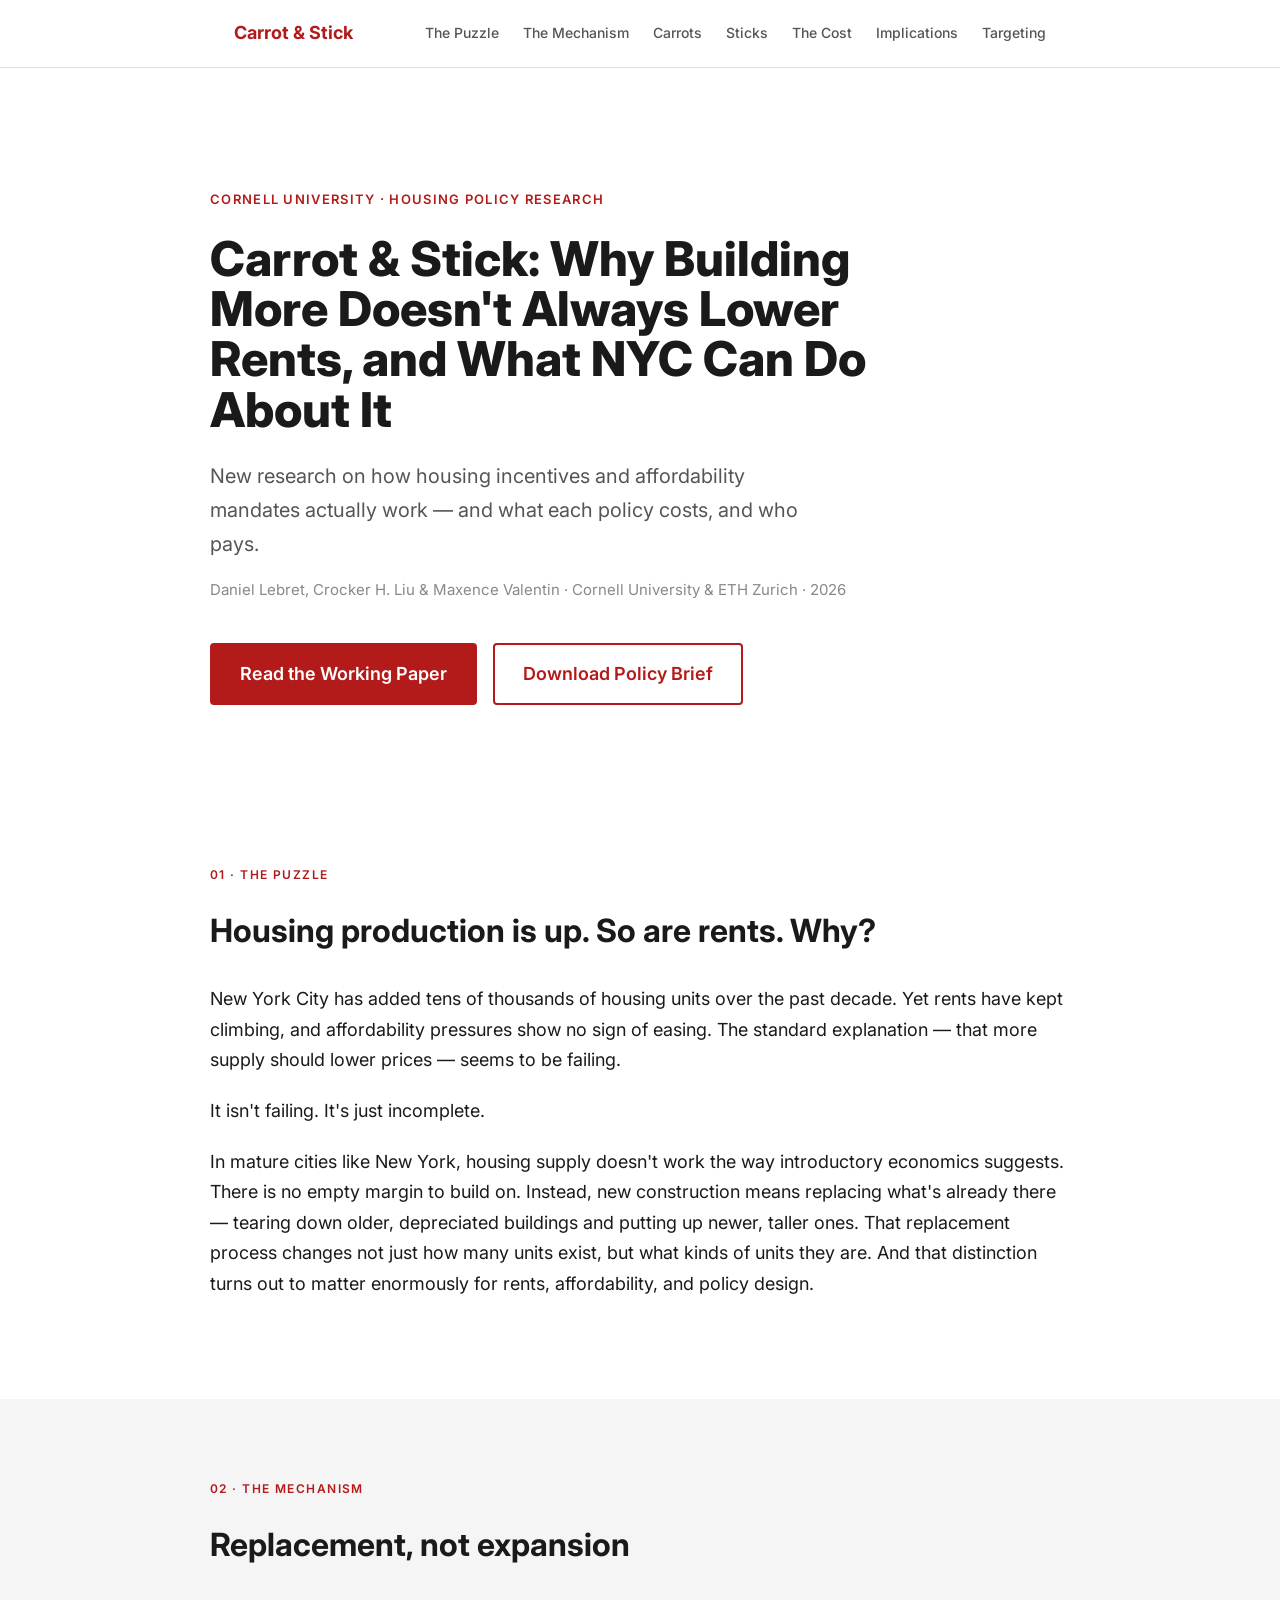
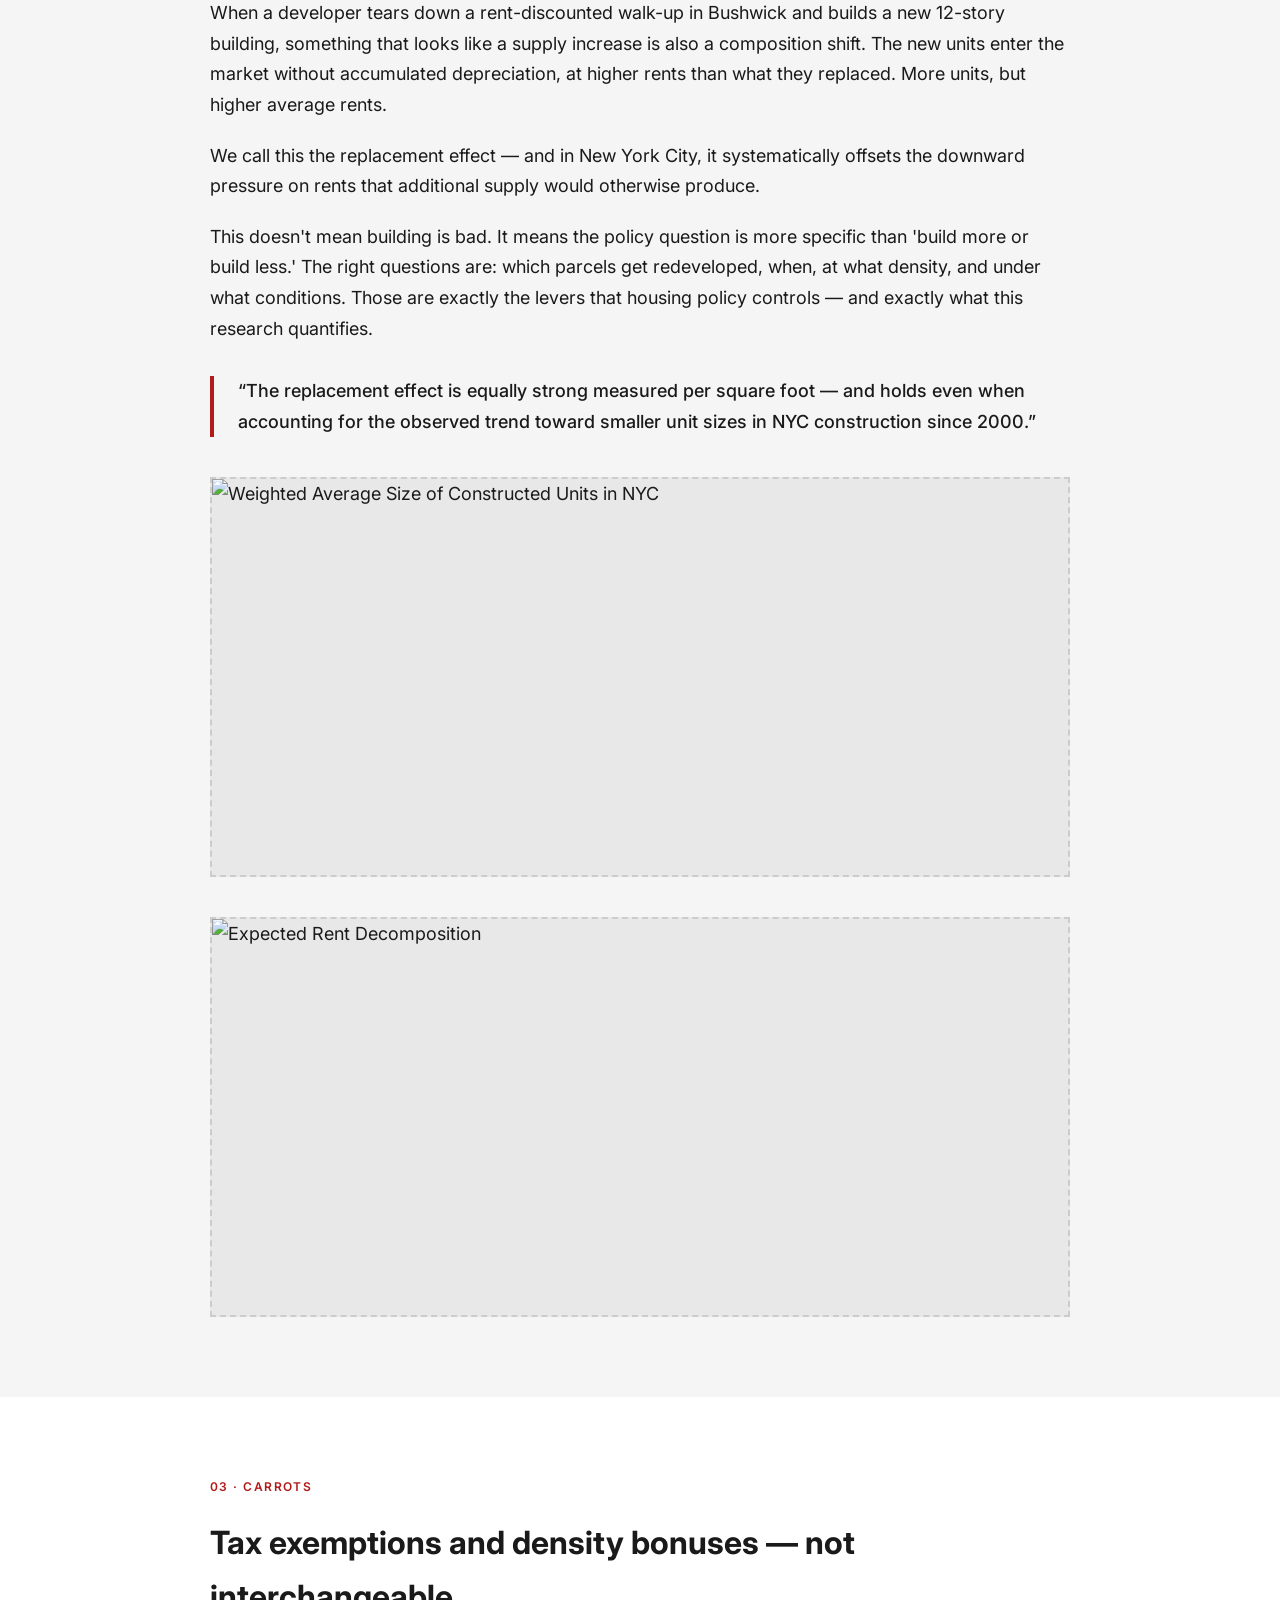
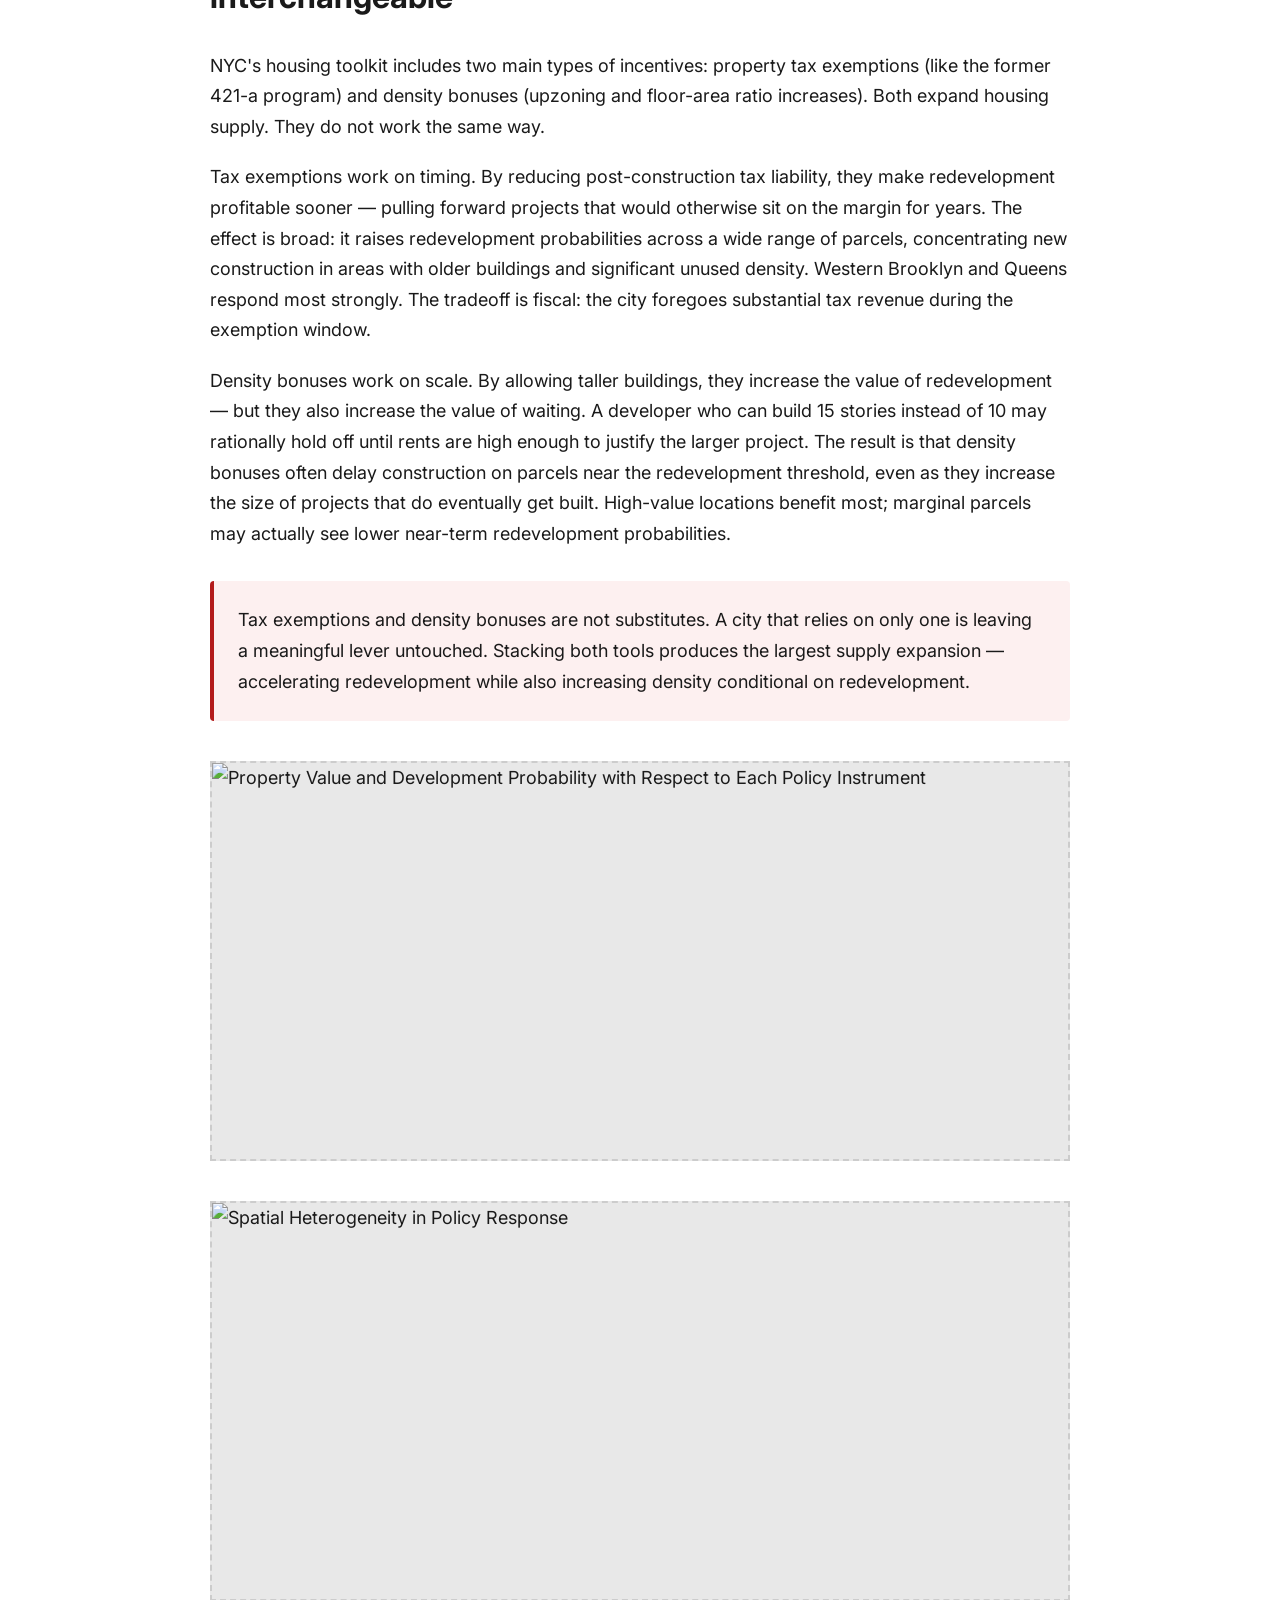
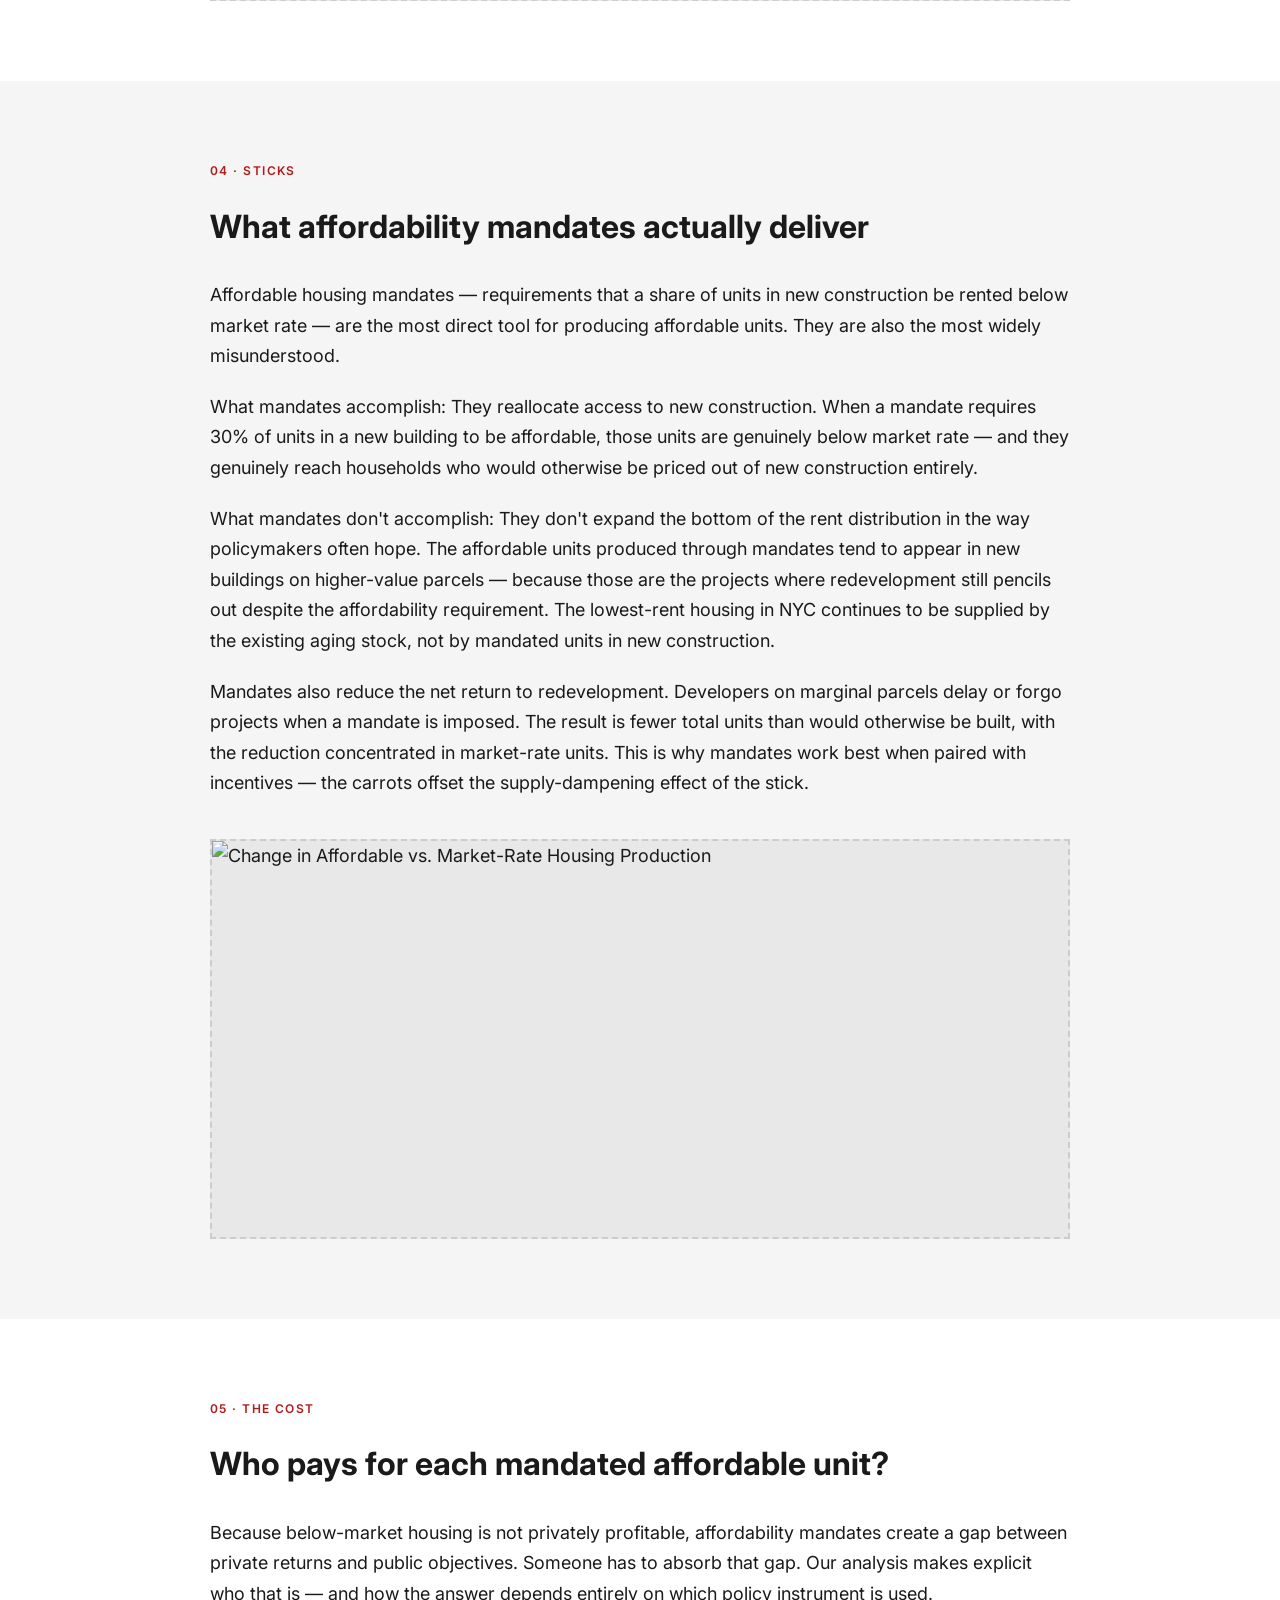
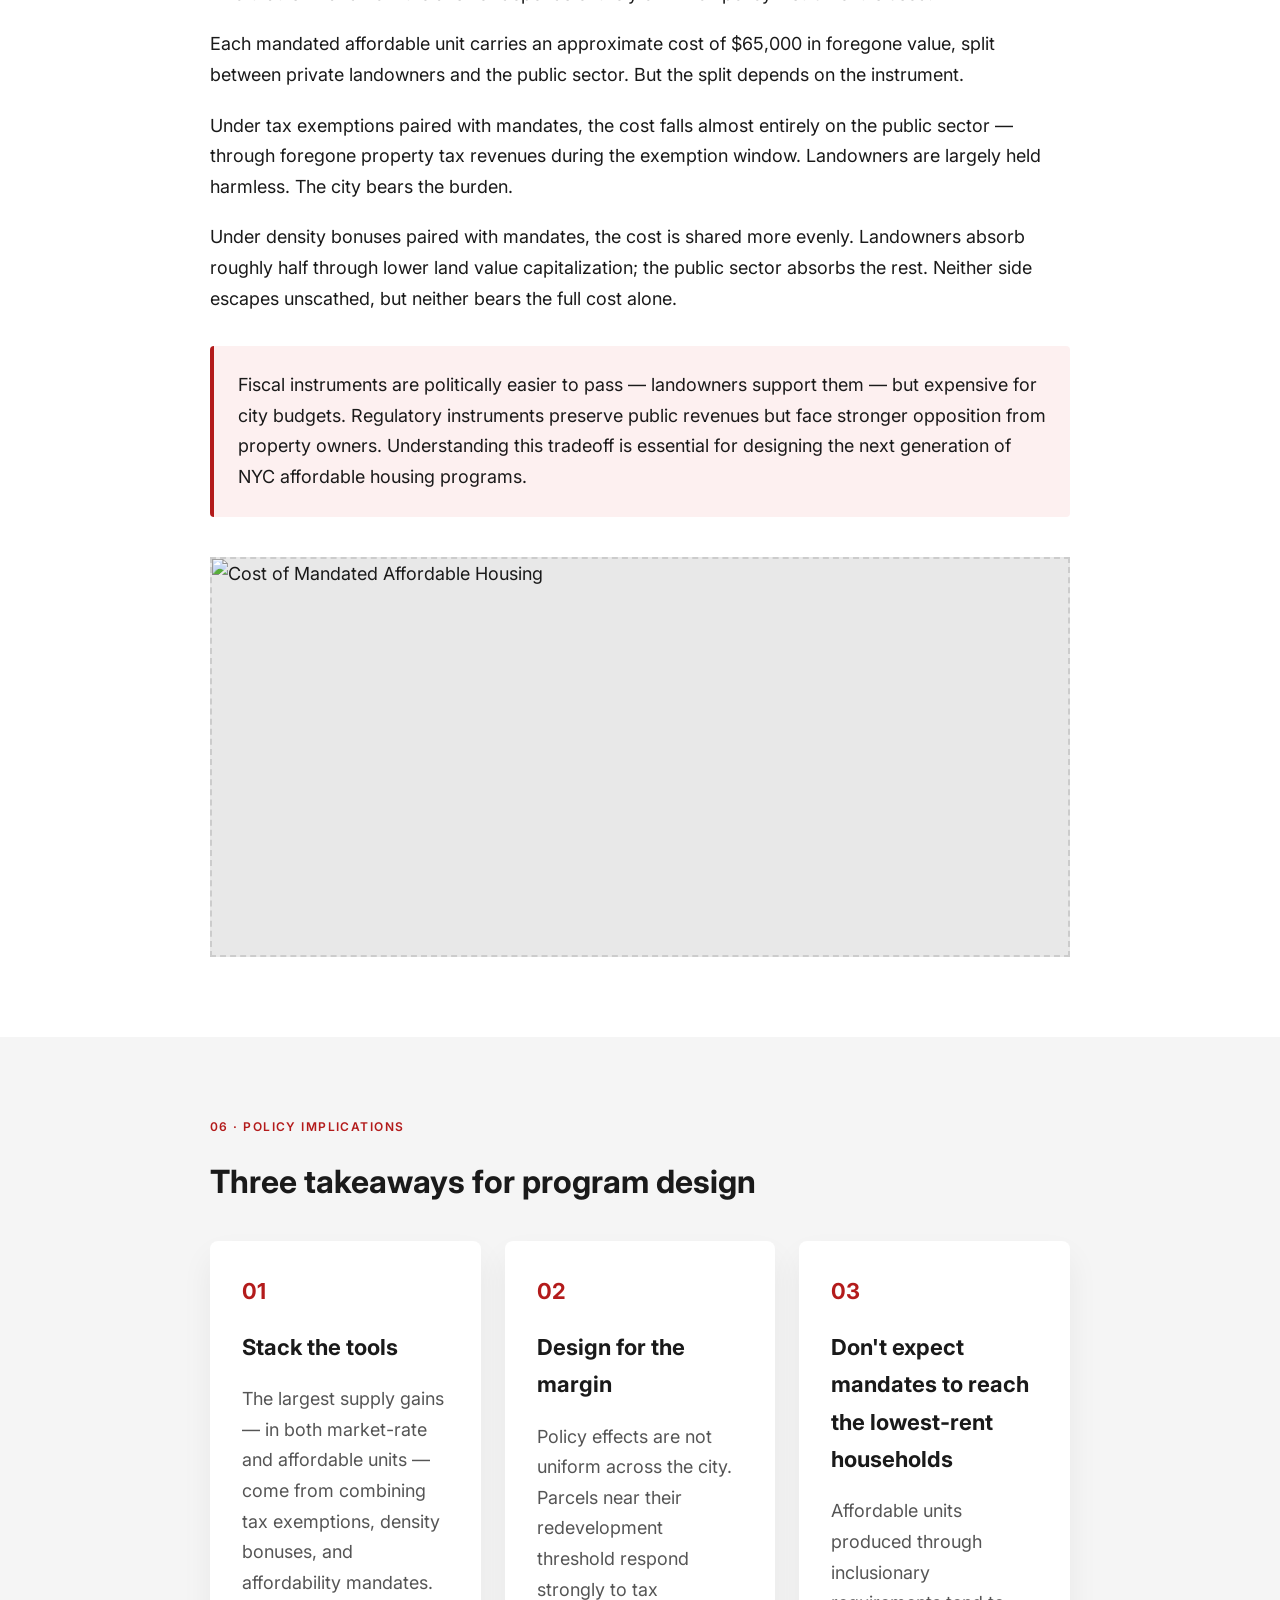
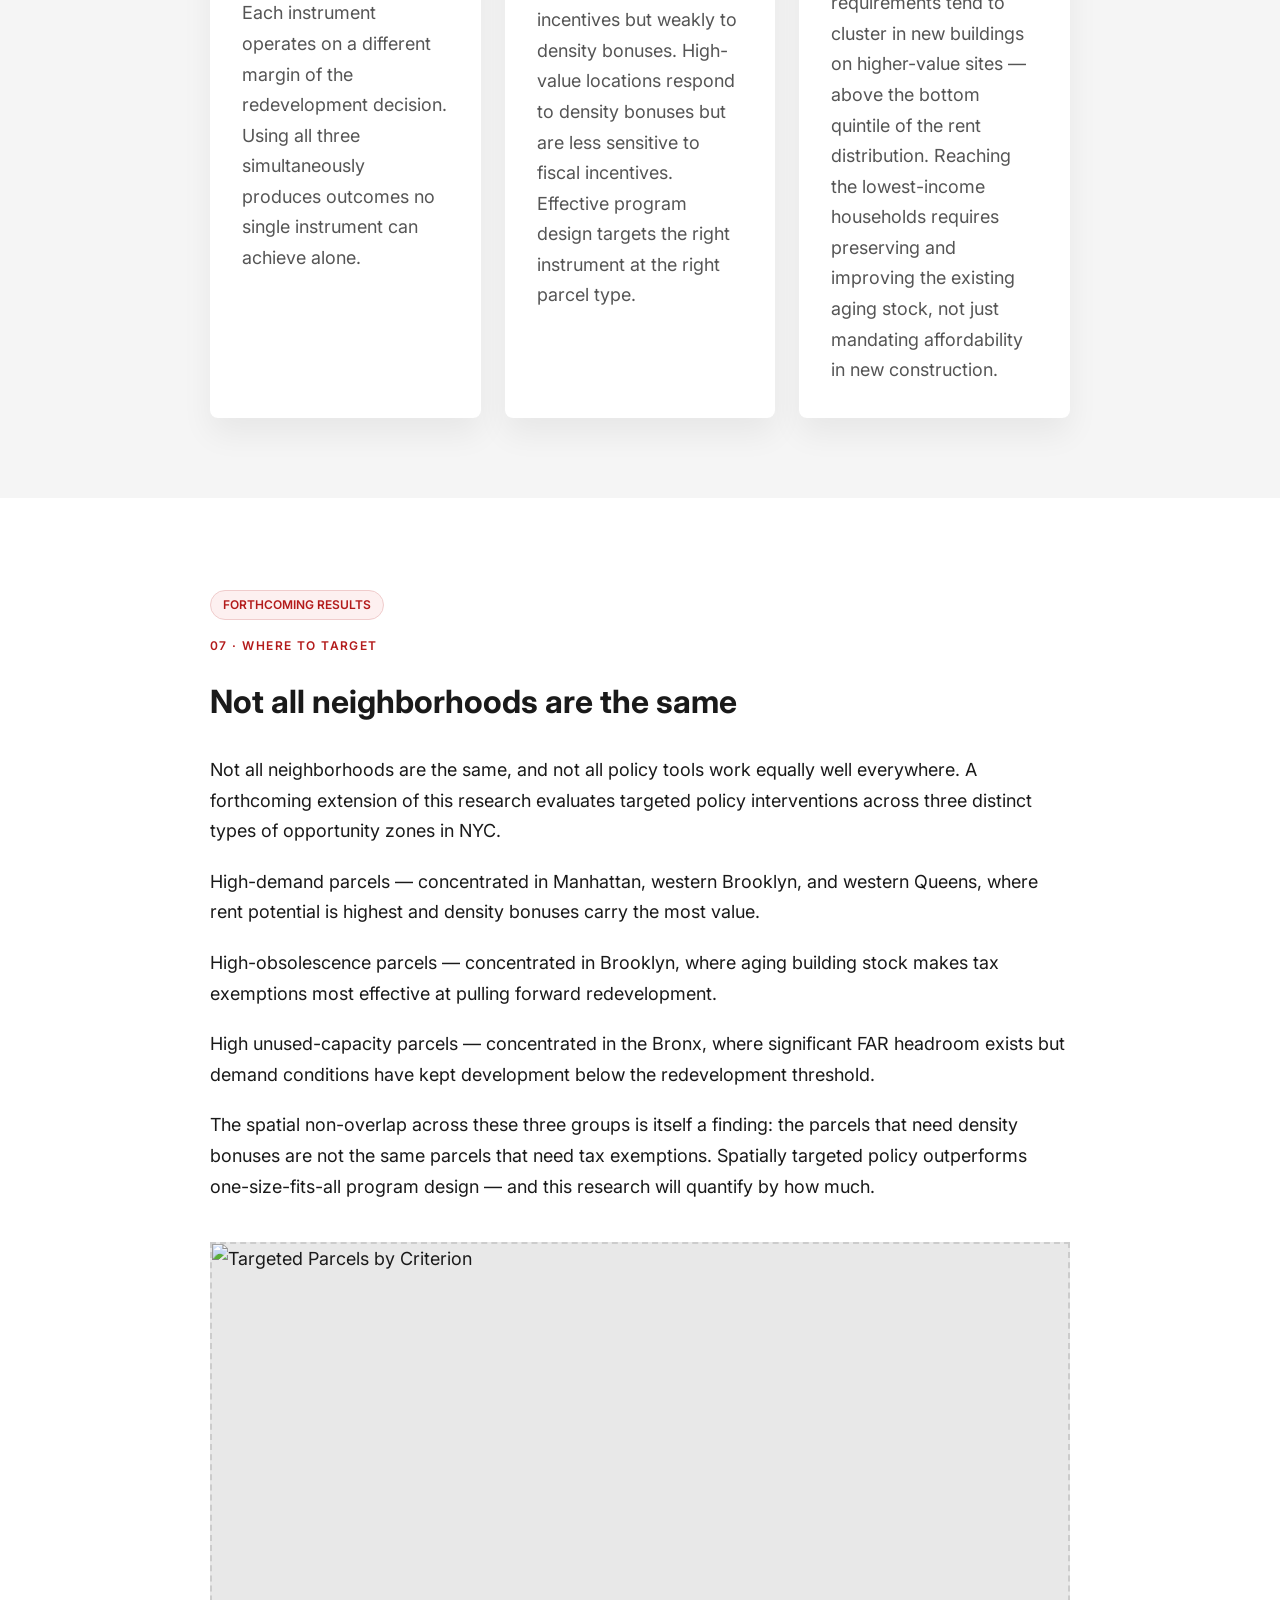
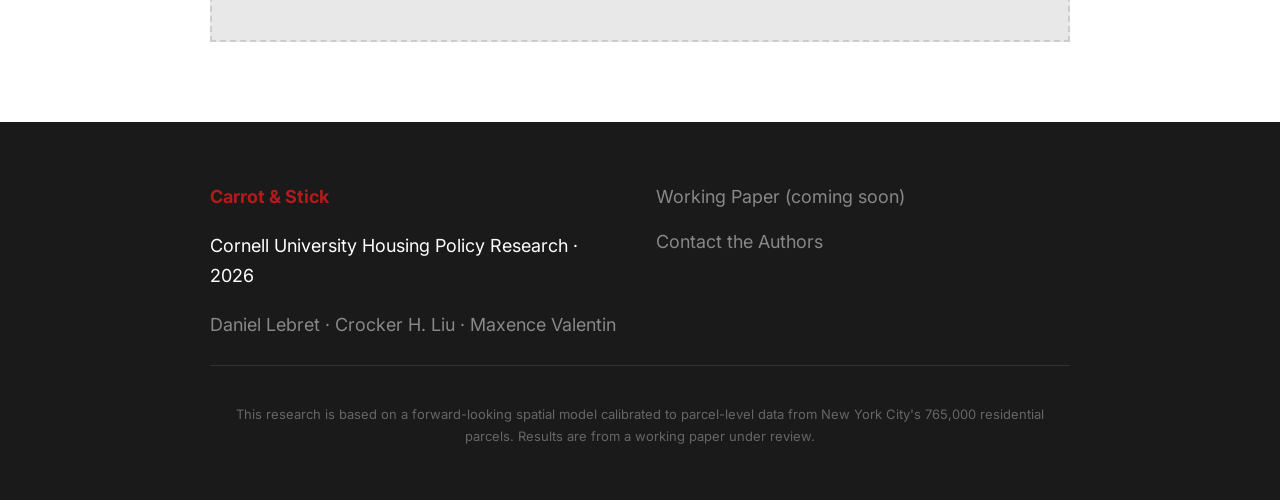
==== project/index.html @ 32848761 "initial site build" ====
<!DOCTYPE html>
<html lang="en">
<head>
  <meta charset="UTF-8" />
  <meta name="viewport" content="width=device-width, initial-scale=1.0" />
  <title>Carrot & Stick</title>
  <link rel="preconnect" href="https://fonts.googleapis.com" />
  <link rel="preconnect" href="https://fonts.gstatic.com" crossorigin />
  <link href="https://fonts.googleapis.com/css2?family=Inter:wght@400;500;600;700;800&display=swap" rel="stylesheet" />
  <link rel="stylesheet" href="styles.css" />
</head>
<body>
  <header class="site-header">
    <div class="nav-container">
      <a class="brand" href="#top">Carrot & Stick</a>
      <button class="nav-toggle" aria-label="Toggle navigation">
        <span></span>
        <span></span>
        <span></span>
      </button>
      <nav class="nav-links" aria-label="Primary">
        <a href="#puzzle">The Puzzle</a>
        <a href="#mechanism">The Mechanism</a>
        <a href="#carrots">Carrots</a>
        <a href="#sticks">Sticks</a>
        <a href="#cost">The Cost</a>
        <a href="#implications">Implications</a>
        <a href="#targeting">Targeting</a>
      </nav>
    </div>
  </header>

  <main>
    <section id="top" class="hero-section">
      <div class="section-inner">
        <p class="eyebrow">CORNELL UNIVERSITY · HOUSING POLICY RESEARCH</p>
        <h1>Carrot & Stick: Why Building More Doesn't Always Lower Rents, and What NYC Can Do About It</h1>
        <p class="hero-copy">New research on how housing incentives and affordability mandates actually work — and what each policy costs, and who pays.</p>
        <p class="hero-meta">Daniel Lebret, Crocker H. Liu & Maxence Valentin · Cornell University & ETH Zurich · 2026</p>
        <div class="hero-actions">
          <a class="button button-primary" href="#">Read the Working Paper</a>
          <a class="button button-secondary" href="#">Download Policy Brief</a>
        </div>
      </div>
    </section>

    <section id="puzzle" class="content-section">
      <div class="section-inner">
        <p class="section-label">01 · THE PUZZLE</p>
        <h2>Housing production is up. So are rents. Why?</h2>
        <div class="section-copy">
          <p>New York City has added tens of thousands of housing units over the past decade. Yet rents have kept climbing, and affordability pressures show no sign of easing. The standard explanation — that more supply should lower prices — seems to be failing.</p>
          <p>It isn't failing. It's just incomplete.</p>
          <p>In mature cities like New York, housing supply doesn't work the way introductory economics suggests. There is no empty margin to build on. Instead, new construction means replacing what's already there — tearing down older, depreciated buildings and putting up newer, taller ones. That replacement process changes not just how many units exist, but what kinds of units they are. And that distinction turns out to matter enormously for rents, affordability, and policy design.</p>
        </div>
      </div>
    </section>

    <section id="mechanism" class="content-section section-alt">
      <div class="section-inner">
        <p class="section-label">02 · THE MECHANISM</p>
        <h2>Replacement, not expansion</h2>
        <div class="section-copy">
          <p>When a developer tears down a rent-discounted walk-up in Bushwick and builds a new 12-story building, something that looks like a supply increase is also a composition shift. The new units enter the market without accumulated depreciation, at higher rents than what they replaced. More units, but higher average rents.</p>
          <p>We call this the replacement effect — and in New York City, it systematically offsets the downward pressure on rents that additional supply would otherwise produce.</p>
          <p>This doesn't mean building is bad. It means the policy question is more specific than 'build more or build less.' The right questions are: which parcels get redeveloped, when, at what density, and under what conditions. Those are exactly the levers that housing policy controls — and exactly what this research quantifies.</p>
        </div>
        <aside class="quote-block">
          <p>“The replacement effect is equally strong measured per square foot — and holds even when accounting for the observed trend toward smaller unit sizes in NYC construction since 2000.”</p>
        </aside>
        <div class="figure-block">
          <img src="assets/figures/figure-6-unit-size-trend.png" alt="Weighted Average Size of Constructed Units in NYC" onerror="showFigurePlaceholder(this)" />
          <div class="figure-placeholder"><span>Figure G1 · Weighted Average Size of Constructed Units in NYC (Rolling Average, PLUTO Data)</span></div>
        </div>
        <div class="figure-block">
          <img src="assets/figures/figure-3-rent-decomposition.png" alt="Expected Rent Decomposition" onerror="showFigurePlaceholder(this)" />
          <div class="figure-placeholder"><span>Figure VI · Counterfactual Results — Expected Rent Decomposition. Replacement effect dominates supply effect across all six policy counterfactuals.</span></div>
        </div>
      </div>
    </section>

    <section id="carrots" class="content-section">
      <div class="section-inner">
        <p class="section-label">03 · CARROTS</p>
        <h2>Tax exemptions and density bonuses — not interchangeable</h2>
        <div class="section-copy">
          <p>NYC's housing toolkit includes two main types of incentives: property tax exemptions (like the former 421-a program) and density bonuses (upzoning and floor-area ratio increases). Both expand housing supply. They do not work the same way.</p>
          <p>Tax exemptions work on timing. By reducing post-construction tax liability, they make redevelopment profitable sooner — pulling forward projects that would otherwise sit on the margin for years. The effect is broad: it raises redevelopment probabilities across a wide range of parcels, concentrating new construction in areas with older buildings and significant unused density. Western Brooklyn and Queens respond most strongly. The tradeoff is fiscal: the city foregoes substantial tax revenue during the exemption window.</p>
          <p>Density bonuses work on scale. By allowing taller buildings, they increase the value of redevelopment — but they also increase the value of waiting. A developer who can build 15 stories instead of 10 may rationally hold off until rents are high enough to justify the larger project. The result is that density bonuses often delay construction on parcels near the redevelopment threshold, even as they increase the size of projects that do eventually get built. High-value locations benefit most; marginal parcels may actually see lower near-term redevelopment probabilities.</p>
        </div>
        <div class="key-finding">
          <p>Tax exemptions and density bonuses are not substitutes. A city that relies on only one is leaving a meaningful lever untouched. Stacking both tools produces the largest supply expansion — accelerating redevelopment while also increasing density conditional on redevelopment.</p>
        </div>
        <div class="figure-block">
          <img src="assets/figures/figure-1-policy-instruments.png" alt="Property Value and Development Probability with Respect to Each Policy Instrument" onerror="showFigurePlaceholder(this)" />
          <div class="figure-placeholder"><span>Figure I · Property Value and Development Probability with Respect to Each Policy Instrument</span></div>
        </div>
        <div class="figure-block">
          <img src="assets/figures/figure-4-spatial-maps.png" alt="Spatial Heterogeneity in Policy Response" onerror="showFigurePlaceholder(this)" />
          <div class="figure-placeholder"><span>Figure IV · Spatial Heterogeneity in Policy Response — Upzoning vs. Tax Exemptions across NYC Community Districts</span></div>
        </div>
      </div>
    </section>

    <section id="sticks" class="content-section section-alt">
      <div class="section-inner">
        <p class="section-label">04 · STICKS</p>
        <h2>What affordability mandates actually deliver</h2>
        <div class="section-copy">
          <p>Affordable housing mandates — requirements that a share of units in new construction be rented below market rate — are the most direct tool for producing affordable units. They are also the most widely misunderstood.</p>
          <p>What mandates accomplish: They reallocate access to new construction. When a mandate requires 30% of units in a new building to be affordable, those units are genuinely below market rate — and they genuinely reach households who would otherwise be priced out of new construction entirely.</p>
          <p>What mandates don't accomplish: They don't expand the bottom of the rent distribution in the way policymakers often hope. The affordable units produced through mandates tend to appear in new buildings on higher-value parcels — because those are the projects where redevelopment still pencils out despite the affordability requirement. The lowest-rent housing in NYC continues to be supplied by the existing aging stock, not by mandated units in new construction.</p>
          <p>Mandates also reduce the net return to redevelopment. Developers on marginal parcels delay or forgo projects when a mandate is imposed. The result is fewer total units than would otherwise be built, with the reduction concentrated in market-rate units. This is why mandates work best when paired with incentives — the carrots offset the supply-dampening effect of the stick.</p>
        </div>
        <div class="figure-block">
          <img src="assets/figures/figure-2-production-scatter.png" alt="Change in Affordable vs. Market-Rate Housing Production" onerror="showFigurePlaceholder(this)" />
          <div class="figure-placeholder"><span>Figure III · Policy Counterfactuals — Change in Affordable vs. Market-Rate Housing Production. Points below the 45-degree line indicate net contractions in total housing stock.</span></div>
        </div>
      </div>
    </section>

    <section id="cost" class="content-section">
      <div class="section-inner">
        <p class="section-label">05 · THE COST</p>
        <h2>Who pays for each mandated affordable unit?</h2>
        <div class="section-copy">
          <p>Because below-market housing is not privately profitable, affordability mandates create a gap between private returns and public objectives. Someone has to absorb that gap. Our analysis makes explicit who that is — and how the answer depends entirely on which policy instrument is used.</p>
          <p>Each mandated affordable unit carries an approximate cost of $65,000 in foregone value, split between private landowners and the public sector. But the split depends on the instrument.</p>
          <p>Under tax exemptions paired with mandates, the cost falls almost entirely on the public sector — through foregone property tax revenues during the exemption window. Landowners are largely held harmless. The city bears the burden.</p>
          <p>Under density bonuses paired with mandates, the cost is shared more evenly. Landowners absorb roughly half through lower land value capitalization; the public sector absorbs the rest. Neither side escapes unscathed, but neither bears the full cost alone.</p>
        </div>
        <div class="key-finding">
          <p>Fiscal instruments are politically easier to pass — landowners support them — but expensive for city budgets. Regulatory instruments preserve public revenues but face stronger opposition from property owners. Understanding this tradeoff is essential for designing the next generation of NYC affordable housing programs.</p>
        </div>
        <div class="figure-block">
          <img src="assets/figures/figure-5-cost-per-unit.png" alt="Cost of Mandated Affordable Housing" onerror="showFigurePlaceholder(this)" />
          <div class="figure-placeholder"><span>Figure VIII · Cost of Mandated Affordable Housing — Required Incentives, Cost Per Unit, and Incidence by Policy Instrument</span></div>
        </div>
      </div>
    </section>

    <section id="implications" class="content-section section-alt">
      <div class="section-inner">
        <p class="section-label">06 · POLICY IMPLICATIONS</p>
        <h2>Three takeaways for program design</h2>
        <div class="implication-grid">
          <article class="implication-card">
            <div class="implication-number">01</div>
            <h3>Stack the tools</h3>
            <p>The largest supply gains — in both market-rate and affordable units — come from combining tax exemptions, density bonuses, and affordability mandates. Each instrument operates on a different margin of the redevelopment decision. Using all three simultaneously produces outcomes no single instrument can achieve alone.</p>
          </article>
          <article class="implication-card">
            <div class="implication-number">02</div>
            <h3>Design for the margin</h3>
            <p>Policy effects are not uniform across the city. Parcels near their redevelopment threshold respond strongly to tax incentives but weakly to density bonuses. High-value locations respond to density bonuses but are less sensitive to fiscal incentives. Effective program design targets the right instrument at the right parcel type.</p>
          </article>
          <article class="implication-card">
            <div class="implication-number">03</div>
            <h3>Don't expect mandates to reach the lowest-rent households</h3>
            <p>Affordable units produced through inclusionary requirements tend to cluster in new buildings on higher-value sites — above the bottom quintile of the rent distribution. Reaching the lowest-income households requires preserving and improving the existing aging stock, not just mandating affordability in new construction.</p>
          </article>
        </div>
      </div>
    </section>

    <section id="targeting" class="content-section">
      <div class="section-inner">
        <p class="section-badge">FORTHCOMING RESULTS</p>
        <p class="section-label">07 · WHERE TO TARGET</p>
        <h2>Not all neighborhoods are the same</h2>
        <div class="section-copy">
          <p>Not all neighborhoods are the same, and not all policy tools work equally well everywhere. A forthcoming extension of this research evaluates targeted policy interventions across three distinct types of opportunity zones in NYC.</p>
          <p>High-demand parcels — concentrated in Manhattan, western Brooklyn, and western Queens, where rent potential is highest and density bonuses carry the most value.</p>
          <p>High-obsolescence parcels — concentrated in Brooklyn, where aging building stock makes tax exemptions most effective at pulling forward redevelopment.</p>
          <p>High unused-capacity parcels — concentrated in the Bronx, where significant FAR headroom exists but demand conditions have kept development below the redevelopment threshold.</p>
          <p>The spatial non-overlap across these three groups is itself a finding: the parcels that need density bonuses are not the same parcels that need tax exemptions. Spatially targeted policy outperforms one-size-fits-all program design — and this research will quantify by how much.</p>
        </div>
        <div class="figure-block">
          <img src="assets/figures/figure-7-targeted-parcels.png" alt="Targeted Parcels by Criterion" onerror="showFigurePlaceholder(this)" />
          <div class="figure-placeholder"><span>Figure H1 · Targeted Parcels by Criterion — High Demand, High Obsolescence, High Unused Capacity (NYC Community Districts)</span></div>
        </div>
      </div>
    </section>
  </main>

  <footer class="site-footer">
    <div class="footer-inner">
      <div class="footer-left">
        <p class="footer-brand">Carrot & Stick</p>
        <p>Cornell University Housing Policy Research · 2026</p>
        <p class="footer-small">Daniel Lebret · Crocker H. Liu · Maxence Valentin</p>
      </div>
      <div class="footer-right">
        <a href="#" class="footer-link">Working Paper (coming soon)</a>
        <a href="#" class="footer-link">Contact the Authors</a>
      </div>
    </div>
    <div class="footer-note">
      <p>This research is based on a forward-looking spatial model calibrated to parcel-level data from New York City's 765,000 residential parcels. Results are from a working paper under review.</p>
    </div>
  </footer>

  <script src="script.js"></script>
</body>
</html>
---- project/styles.css ----
:root {
  --red: #B31B1B;
  --white: #FFFFFF;
  --gray-100: #F5F5F5;
  --gray-200: #E8E8E8;
  --gray-300: #CCCCCC;
  --text-dark: #1A1A1A;
  --text-mid: #555555;
  --text-light: #888888;
}

* {
  box-sizing: border-box;
}

html {
  scroll-behavior: smooth;
}

body {
  margin: 0;
  font-family: 'Inter', sans-serif;
  color: var(--text-dark);
  background: var(--white);
  line-height: 1.7;
  font-size: 18px;
}

img {
  max-width: 100%;
  display: block;
}

.site-header {
  position: sticky;
  top: 0;
  width: 100%;
  background: var(--white);
  z-index: 20;
  border-bottom: 1px solid #E0E0E0;
}

.nav-container {
  max-width: 860px;
  margin: 0 auto;
  padding: 18px 24px;
  display: flex;
  align-items: center;
  justify-content: space-between;
  transition: box-shadow 0.25s ease;
}

.site-header.scrolled .nav-container {
  box-shadow: 0 8px 24px rgba(0, 0, 0, 0.08);
}

.brand {
  color: var(--red);
  font-weight: 700;
  text-decoration: none;
  font-size: 18px;
}

.nav-links {
  display: flex;
  gap: 24px;
  flex-wrap: wrap;
}

.nav-links a {
  color: var(--text-mid);
  text-decoration: none;
  font-size: 14px;
  font-weight: 500;
}

.nav-links a:hover,
.nav-links a:focus {
  color: var(--red);
}

.nav-toggle {
  display: none;
  border: none;
  background: transparent;
  cursor: pointer;
  padding: 8px;
}

.nav-toggle span {
  display: block;
  width: 24px;
  height: 2px;
  background: var(--text-dark);
  margin: 5px 0;
  transition: transform 0.25s ease;
}

.hero-section {
  padding: 120px 24px 80px;
  background: var(--white);
}

.section-inner {
  max-width: 860px;
  margin: 0 auto;
}

.eyebrow {
  color: var(--red);
  font-size: 13px;
  font-weight: 600;
  letter-spacing: 0.1em;
  text-transform: uppercase;
  margin: 0 0 24px;
}

.hero-section h1 {
  font-size: clamp(36px, 5vw, 48px);
  line-height: 1.05;
  max-width: 700px;
  margin: 0;
  font-weight: 800;
}

.hero-copy {
  color: var(--text-mid);
  font-size: 20px;
  max-width: 600px;
  margin: 24px 0 0;
}

.hero-meta {
  color: var(--text-light);
  margin-top: 16px;
  font-size: 15px;
  max-width: 640px;
}

.hero-actions {
  display: flex;
  flex-wrap: wrap;
  gap: 16px;
  margin-top: 40px;
}

.button {
  display: inline-flex;
  align-items: center;
  justify-content: center;
  padding: 14px 28px;
  border-radius: 4px;
  text-decoration: none;
  font-weight: 600;
  transition: background-color 0.2s ease, color 0.2s ease, border-color 0.2s ease;
}

.button-primary {
  background: var(--red);
  color: var(--white);
  border: 2px solid var(--red);
}

.button-primary:hover,
.button-primary:focus {
  background: #8f1616;
  border-color: #8f1616;
}

.button-secondary {
  background: var(--white);
  color: var(--red);
  border: 2px solid var(--red);
}

.button-secondary:hover,
.button-secondary:focus {
  background: #f9ecec;
}

.content-section {
  padding: 80px 24px;
  background: var(--white);
}

.section-alt {
  background: var(--gray-100);
}

.section-label {
  color: var(--red);
  font-size: 12px;
  letter-spacing: 0.12em;
  font-weight: 600;
  text-transform: uppercase;
  margin: 0 0 18px;
}

.content-section h2 {
  font-size: 32px;
  font-weight: 700;
  margin: 0 0 26px;
}

.section-copy p {
  margin: 0 0 20px;
}

.quote-block {
  display: block;
  border-left: 4px solid var(--red);
  padding-left: 24px;
  margin: 32px 0;
  color: var(--text-dark);
}

.quote-block p {
  margin: 0;
  font-weight: 500;
}

.figure-block {
  position: relative;
  margin-top: 40px;
}

.figure-block img {
  width: 100%;
  min-height: 400px;
  object-fit: cover;
  background: var(--gray-200);
  border: 2px dashed var(--gray-300);
}

.figure-placeholder {
  display: none;
  min-height: 400px;
  background: var(--gray-200);
  border: 2px dashed var(--gray-300);
  color: #888888;
  align-items: center;
  justify-content: center;
  text-align: center;
  padding: 24px;
}

.figure-placeholder span {
  font-size: 16px;
  line-height: 1.6;
}

.key-finding {
  background: #FDF0F0;
  border-left: 4px solid var(--red);
  padding: 24px;
  border-radius: 4px;
  margin: 32px 0;
}

.key-finding p {
  margin: 0;
}

.implication-grid {
  display: grid;
  grid-template-columns: repeat(3, minmax(0, 1fr));
  gap: 24px;
  margin-top: 32px;
}

.implication-card {
  background: var(--white);
  border-radius: 8px;
  padding: 32px;
  box-shadow: 0 16px 32px rgba(0, 0, 0, 0.06);
}

.implication-number {
  color: var(--red);
  font-weight: 700;
  font-size: 22px;
  margin-bottom: 18px;
}

.implication-card h3 {
  font-size: 22px;
  margin: 0 0 18px;
}

.implication-card p {
  margin: 0;
  color: var(--text-mid);
}

.section-badge {
  display: inline-block;
  background: #FDF0F0;
  color: var(--red);
  border: 1px solid #F0CCCC;
  font-size: 12px;
  padding: 4px 12px;
  border-radius: 20px;
  font-weight: 600;
  margin-bottom: 16px;
}

.site-footer {
  background: var(--text-dark);
  color: var(--white);
  padding: 60px 24px 40px;
}

.footer-inner {
  max-width: 860px;
  margin: 0 auto;
  display: flex;
  justify-content: space-between;
  gap: 32px;
  flex-wrap: wrap;
}

.footer-left,
.footer-right {
  flex: 1 1 280px;
}

.footer-brand {
  color: var(--red);
  font-weight: 700;
  font-size: 18px;
  margin: 0 0 12px;
}

.footer-small {
  color: #888888;
  margin: 12px 0 0;
}

.footer-link {
  display: inline-block;
  color: #888888;
  text-decoration: none;
  margin-bottom: 14px;
}

.footer-link:hover,
.footer-link:focus {
  color: var(--white);
}

.footer-note {
  max-width: 860px;
  margin: 24px auto 0;
  border-top: 1px solid #333333;
  padding-top: 24px;
  text-align: center;
  color: #666666;
  font-size: 13px;
}

@media (max-width: 768px) {
  .nav-container {
    flex-wrap: wrap;
    justify-content: space-between;
  }

  .nav-toggle {
    display: block;
  }

  .nav-links {
    width: 100%;
    display: none;
    flex-direction: column;
    gap: 16px;
    margin-top: 16px;
  }

  .nav-links.open {
    display: flex;
  }

  .hero-section {
    padding-top: 80px;
  }

  .hero-actions {
    flex-direction: column;
  }

  .implication-grid {
    grid-template-columns: 1fr;
  }
}
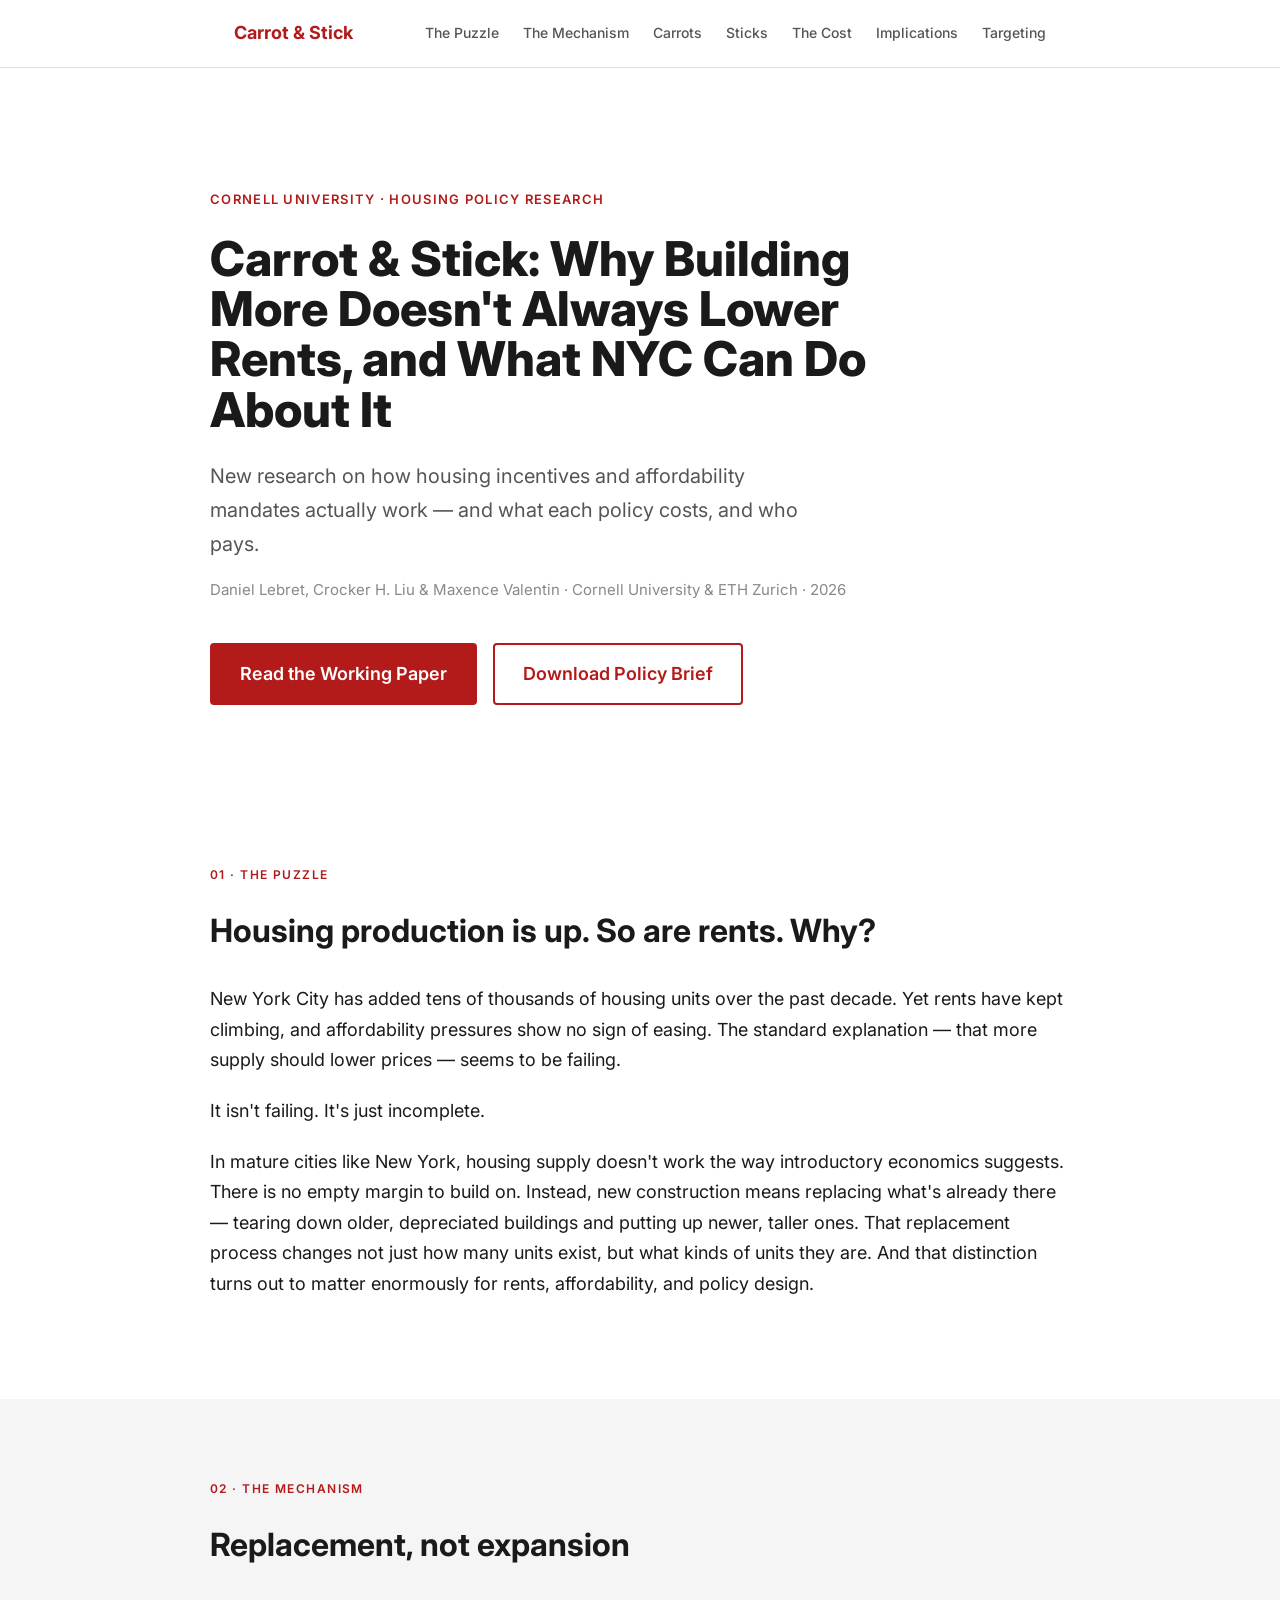
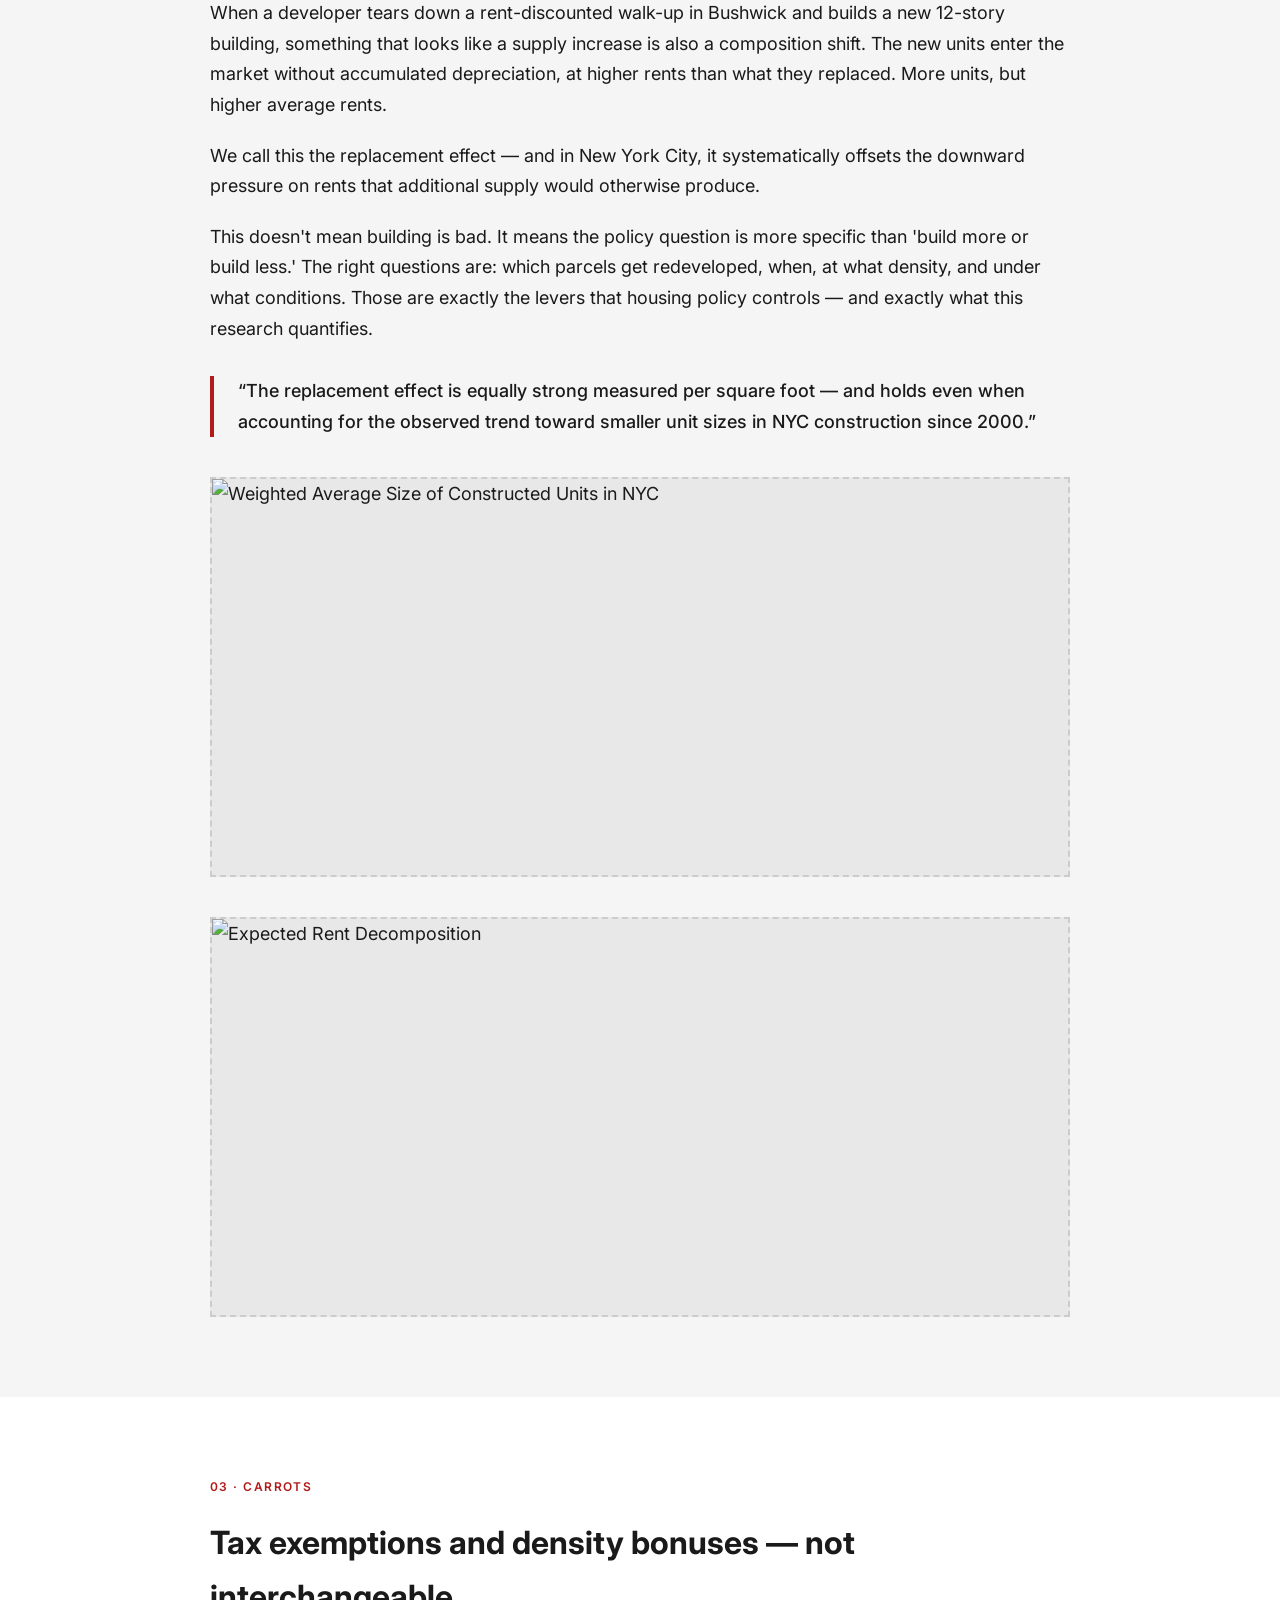
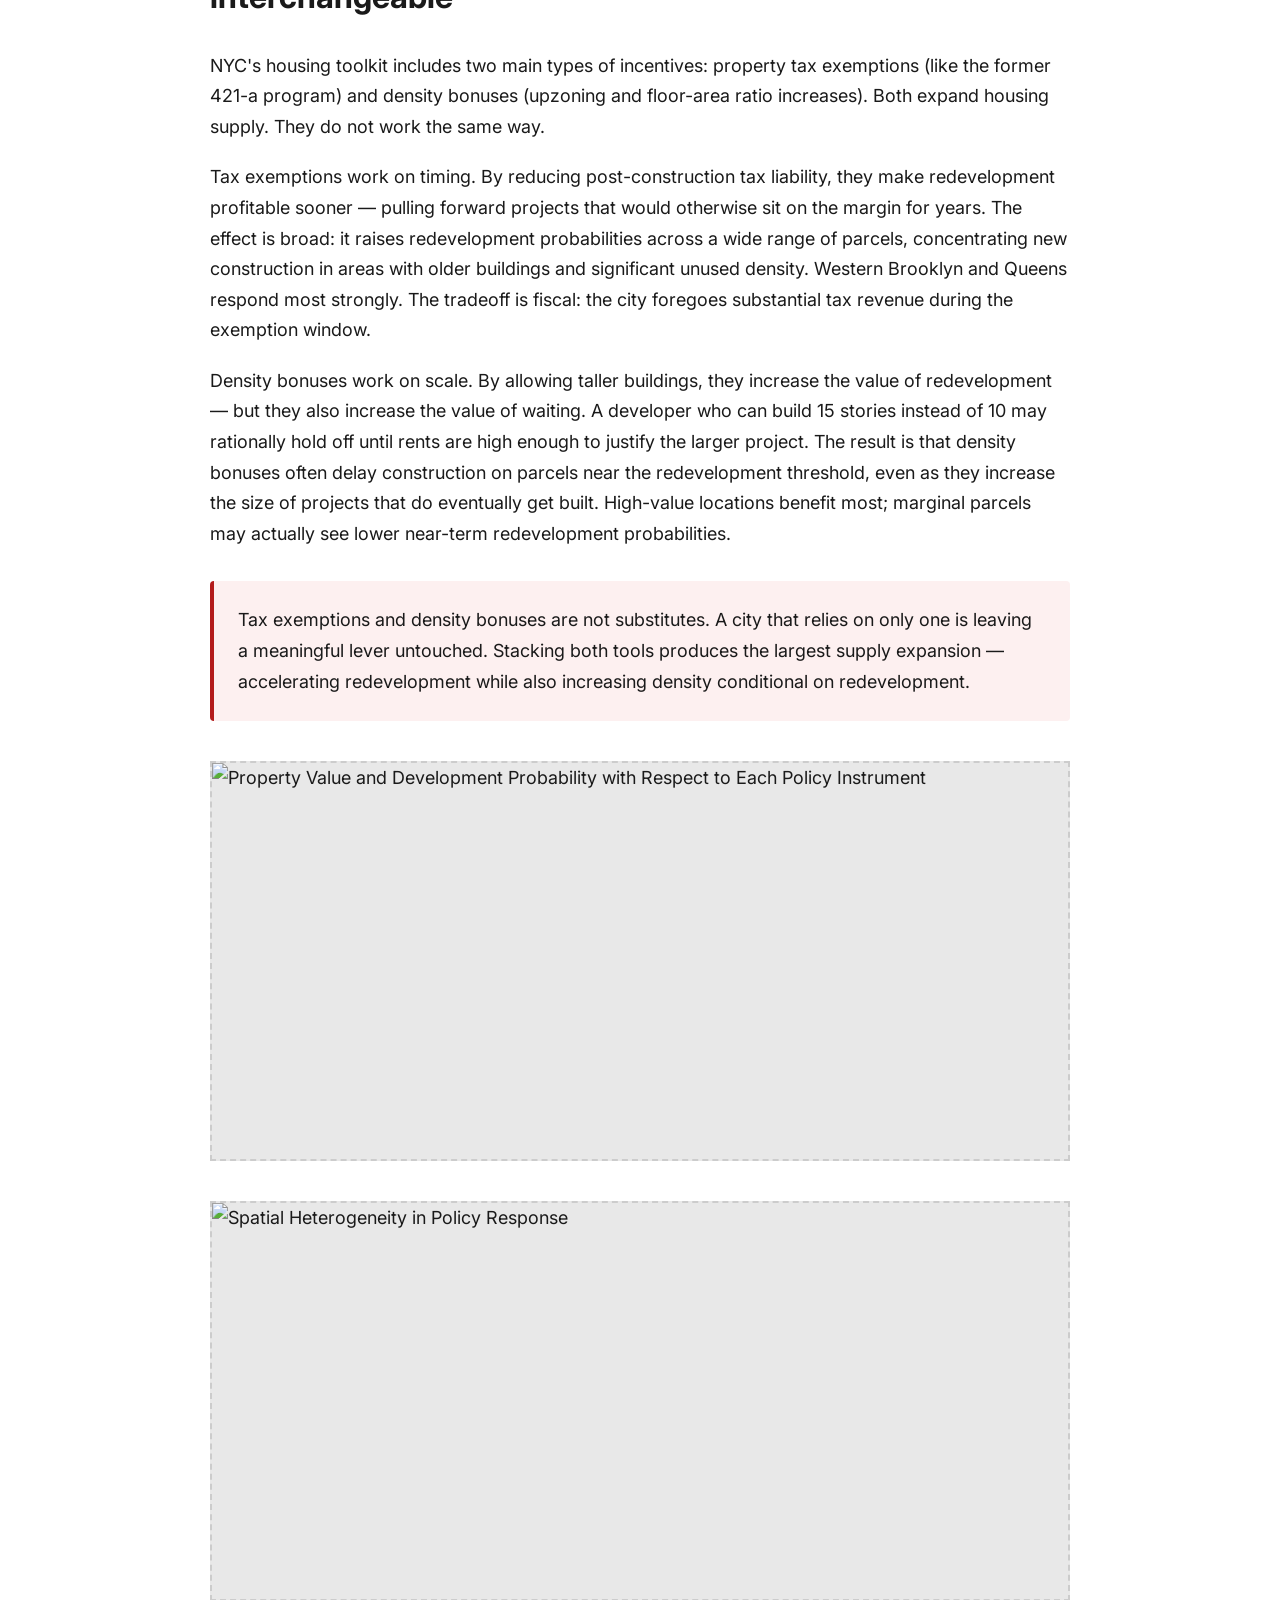
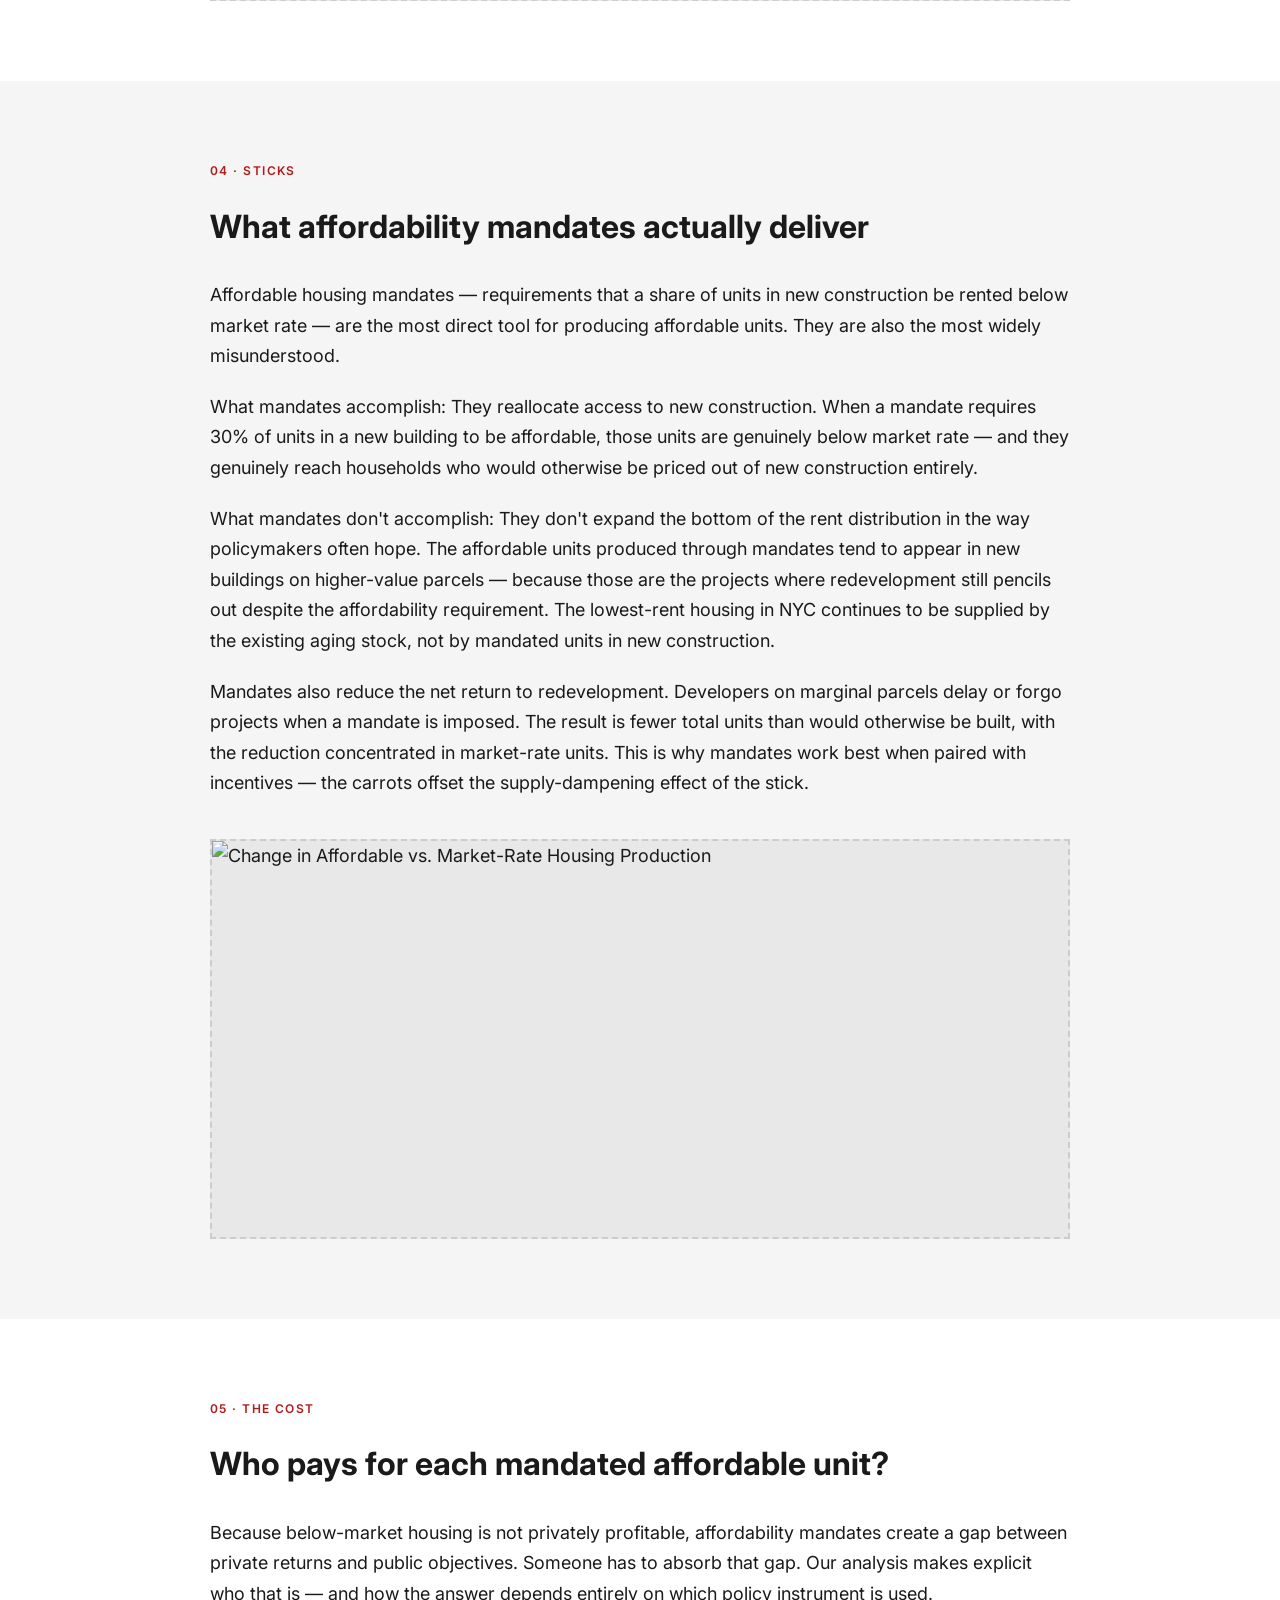
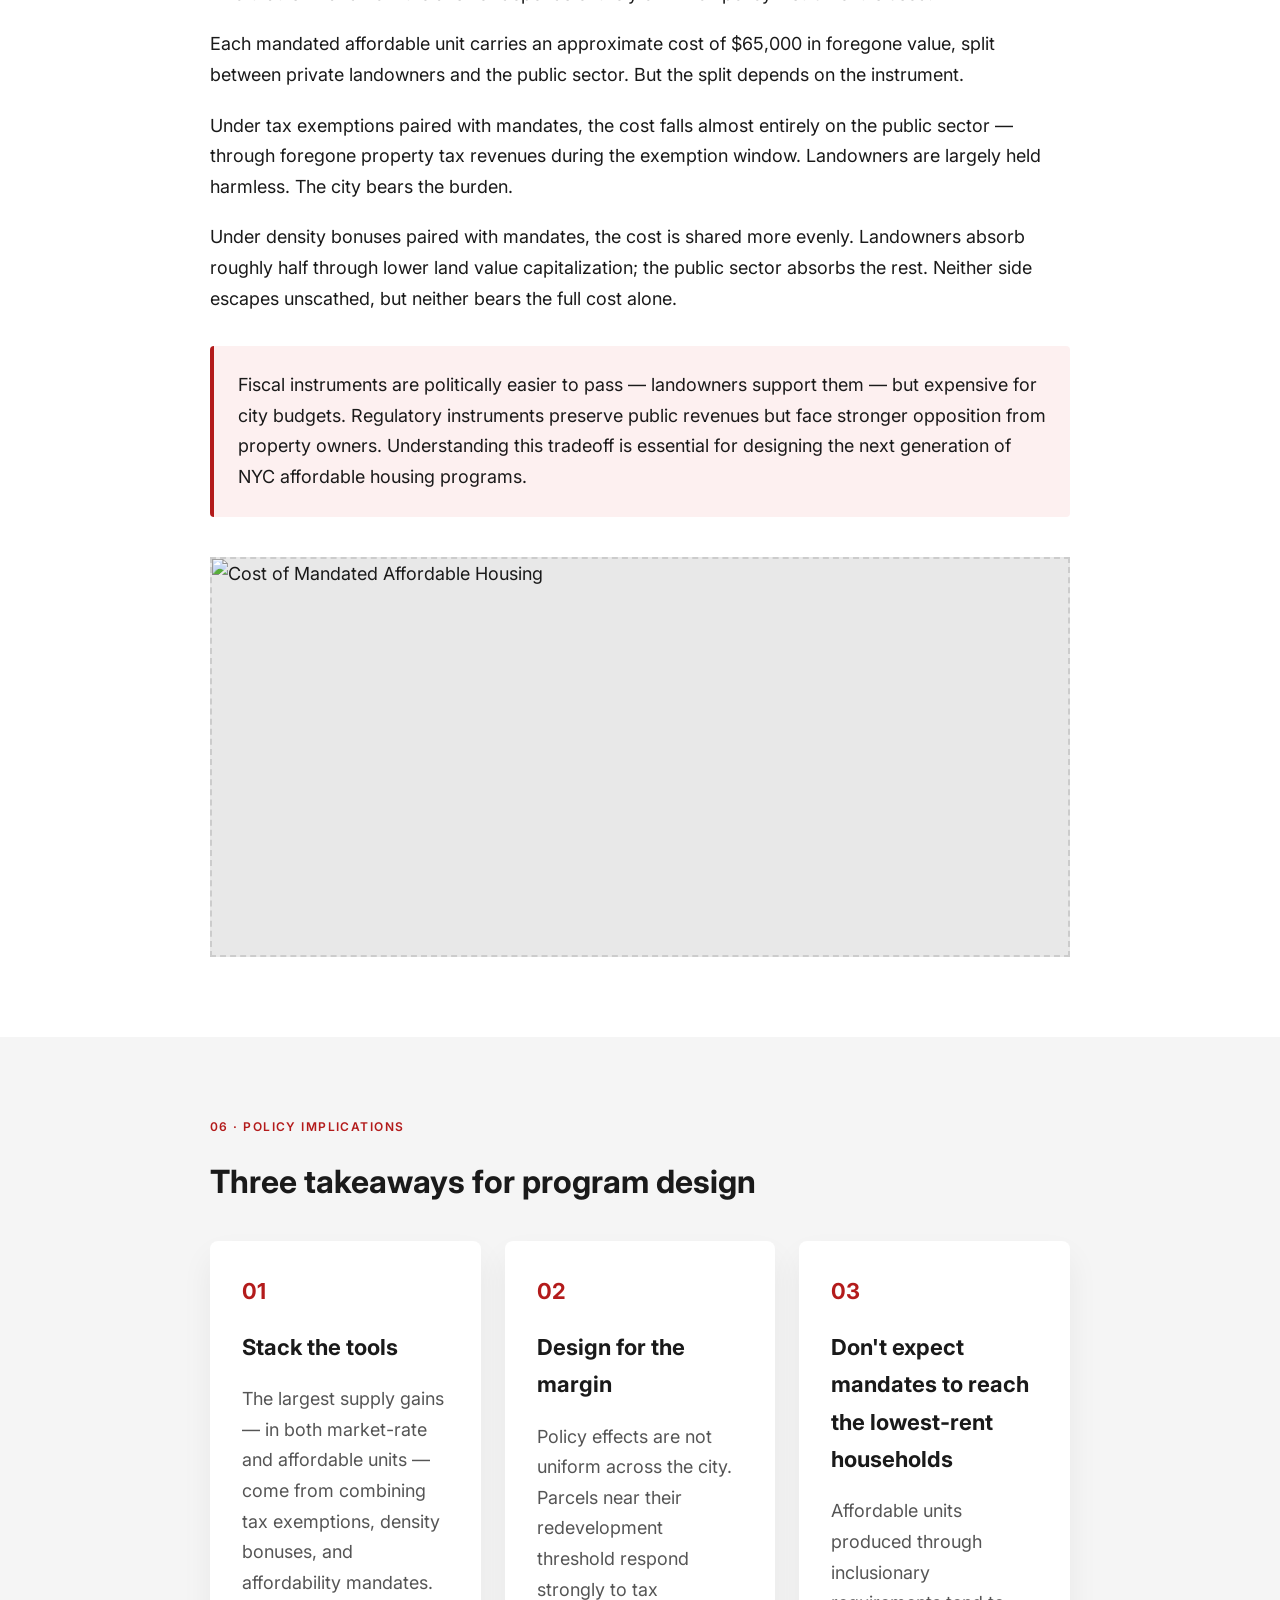
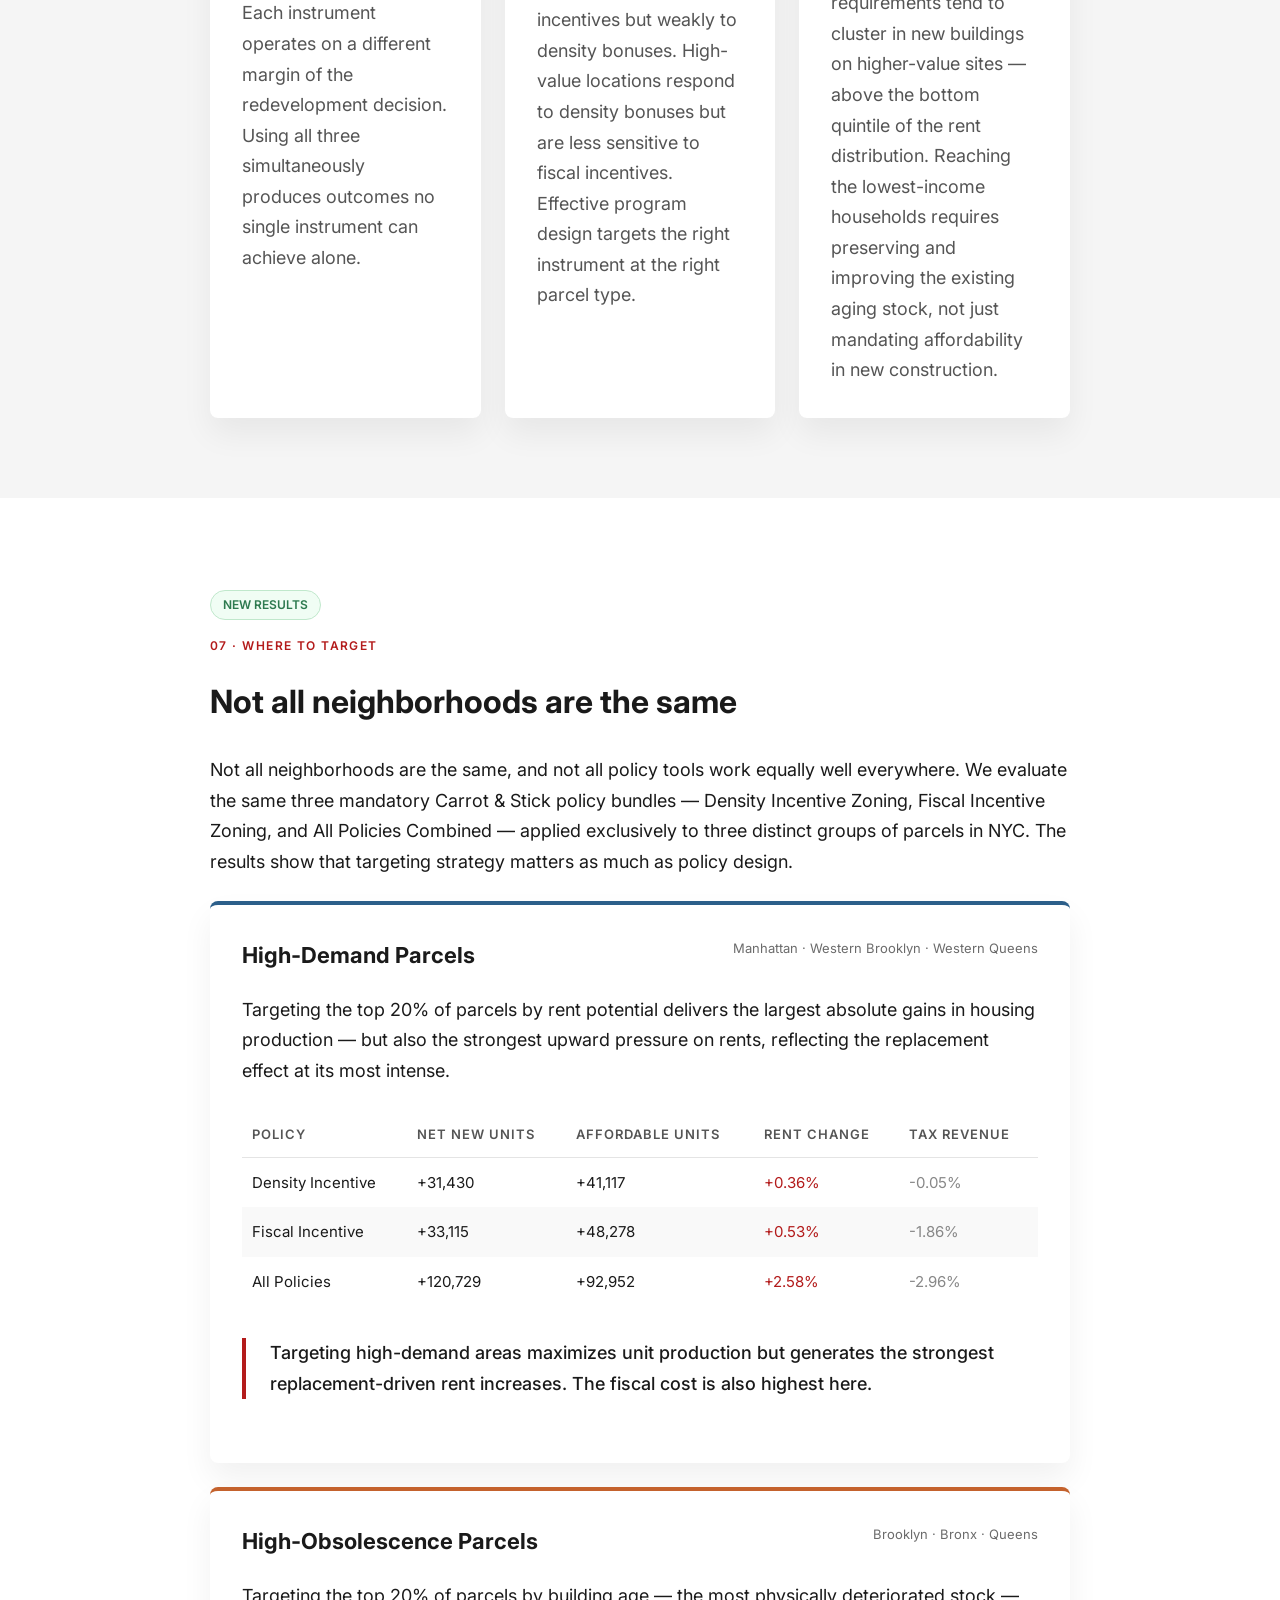
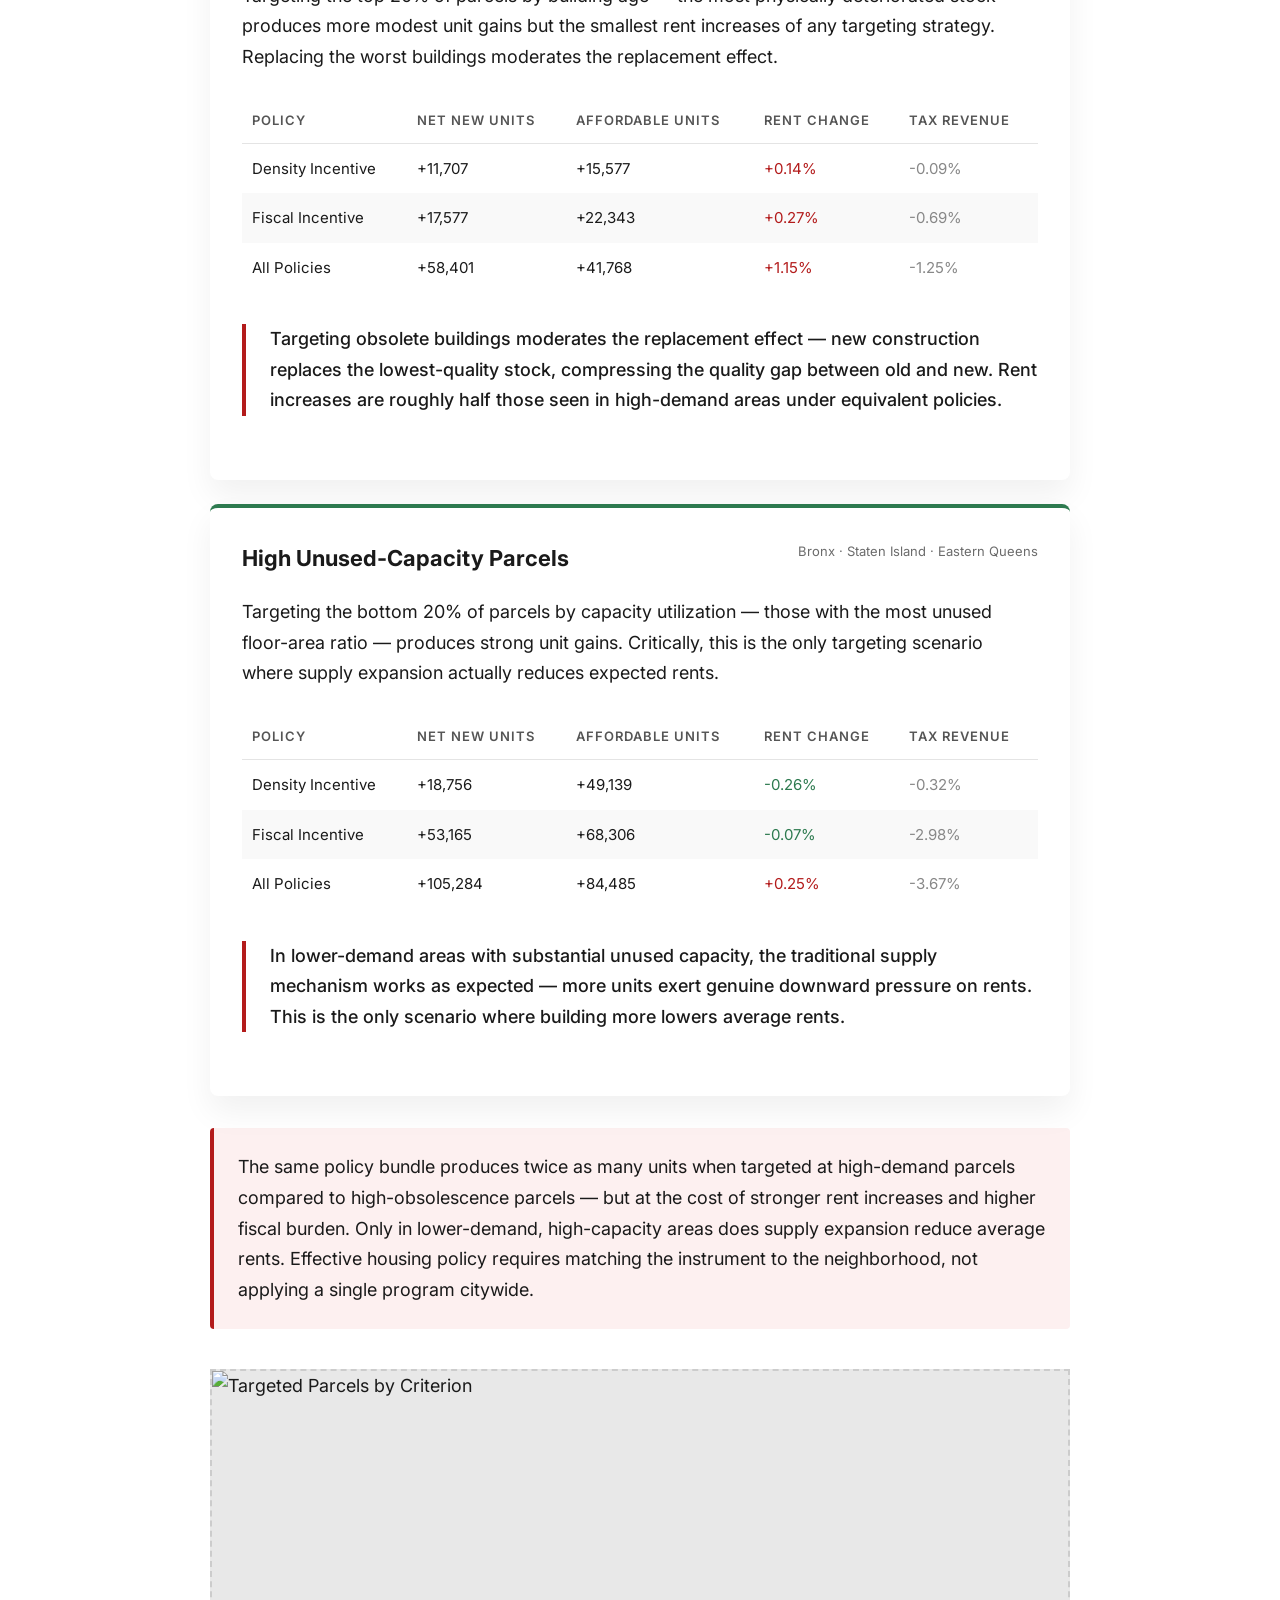
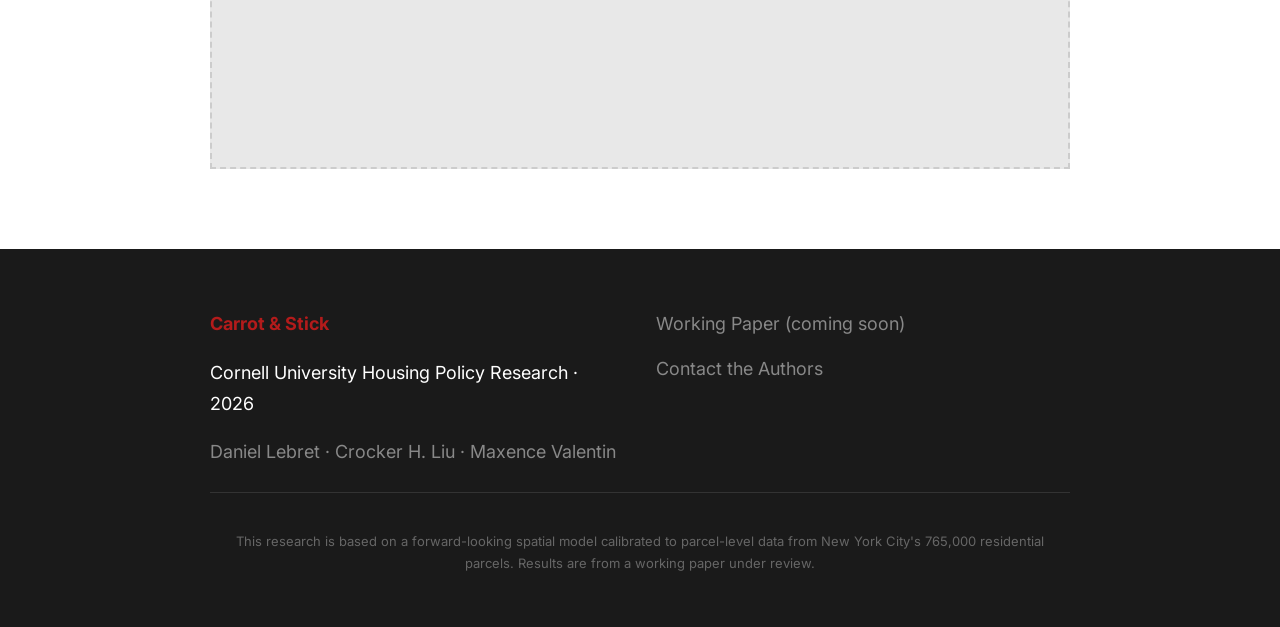
==== commit 2d491133: "update section 7 with targeted counterfactual results" ====
--- a/project/index.html
+++ b/project/index.html
@@ -165,19 +165,158 @@
 
     <section id="targeting" class="content-section">
       <div class="section-inner">
-        <p class="section-badge">FORTHCOMING RESULTS</p>
+        <p class="section-badge" style="background:#F0FDF4;color:#2D7A4F;border:1px solid #C0E8CC;">NEW RESULTS</p>
         <p class="section-label">07 · WHERE TO TARGET</p>
         <h2>Not all neighborhoods are the same</h2>
         <div class="section-copy">
-          <p>Not all neighborhoods are the same, and not all policy tools work equally well everywhere. A forthcoming extension of this research evaluates targeted policy interventions across three distinct types of opportunity zones in NYC.</p>
-          <p>High-demand parcels — concentrated in Manhattan, western Brooklyn, and western Queens, where rent potential is highest and density bonuses carry the most value.</p>
-          <p>High-obsolescence parcels — concentrated in Brooklyn, where aging building stock makes tax exemptions most effective at pulling forward redevelopment.</p>
-          <p>High unused-capacity parcels — concentrated in the Bronx, where significant FAR headroom exists but demand conditions have kept development below the redevelopment threshold.</p>
-          <p>The spatial non-overlap across these three groups is itself a finding: the parcels that need density bonuses are not the same parcels that need tax exemptions. Spatially targeted policy outperforms one-size-fits-all program design — and this research will quantify by how much.</p>
+          <p>Not all neighborhoods are the same, and not all policy tools work equally well everywhere. We evaluate the same three mandatory Carrot & Stick policy bundles — Density Incentive Zoning, Fiscal Incentive Zoning, and All Policies Combined — applied exclusively to three distinct groups of parcels in NYC. The results show that targeting strategy matters as much as policy design.</p>
+          <div class="targeting-cards">
+            <article class="targeting-card" style="border-top:4px solid #2C5F8A;">
+              <div class="targeting-card-header">
+                <h3>High-Demand Parcels</h3>
+                <span class="location-tag">Manhattan · Western Brooklyn · Western Queens</span>
+              </div>
+              <p>Targeting the top 20% of parcels by rent potential delivers the largest absolute gains in housing production — but also the strongest upward pressure on rents, reflecting the replacement effect at its most intense.</p>
+              <div class="table-wrapper">
+                <table class="targeting-table">
+                  <thead>
+                    <tr>
+                      <th>Policy</th>
+                      <th>Net New Units</th>
+                      <th>Affordable Units</th>
+                      <th>Rent Change</th>
+                      <th>Tax Revenue</th>
+                    </tr>
+                  </thead>
+                  <tbody>
+                    <tr>
+                      <td>Density Incentive</td>
+                      <td>+31,430</td>
+                      <td>+41,117</td>
+                      <td class="rent-positive">+0.36%</td>
+                      <td class="tax-negative">-0.05%</td>
+                    </tr>
+                    <tr>
+                      <td>Fiscal Incentive</td>
+                      <td>+33,115</td>
+                      <td>+48,278</td>
+                      <td class="rent-positive">+0.53%</td>
+                      <td class="tax-negative">-1.86%</td>
+                    </tr>
+                    <tr>
+                      <td>All Policies</td>
+                      <td>+120,729</td>
+                      <td>+92,952</td>
+                      <td class="rent-positive">+2.58%</td>
+                      <td class="tax-negative">-2.96%</td>
+                    </tr>
+                  </tbody>
+                </table>
+              </div>
+              <blockquote class="quote-block" style="border-left-color:#B31B1B;">
+                <p>Targeting high-demand areas maximizes unit production but generates the strongest replacement-driven rent increases. The fiscal cost is also highest here.</p>
+              </blockquote>
+            </article>
+            <article class="targeting-card" style="border-top:4px solid #C4622D;">
+              <div class="targeting-card-header">
+                <h3>High-Obsolescence Parcels</h3>
+                <span class="location-tag">Brooklyn · Bronx · Queens</span>
+              </div>
+              <p>Targeting the top 20% of parcels by building age — the most physically deteriorated stock — produces more modest unit gains but the smallest rent increases of any targeting strategy. Replacing the worst buildings moderates the replacement effect.</p>
+              <div class="table-wrapper">
+                <table class="targeting-table">
+                  <thead>
+                    <tr>
+                      <th>Policy</th>
+                      <th>Net New Units</th>
+                      <th>Affordable Units</th>
+                      <th>Rent Change</th>
+                      <th>Tax Revenue</th>
+                    </tr>
+                  </thead>
+                  <tbody>
+                    <tr>
+                      <td>Density Incentive</td>
+                      <td>+11,707</td>
+                      <td>+15,577</td>
+                      <td class="rent-positive">+0.14%</td>
+                      <td class="tax-negative">-0.09%</td>
+                    </tr>
+                    <tr>
+                      <td>Fiscal Incentive</td>
+                      <td>+17,577</td>
+                      <td>+22,343</td>
+                      <td class="rent-positive">+0.27%</td>
+                      <td class="tax-negative">-0.69%</td>
+                    </tr>
+                    <tr>
+                      <td>All Policies</td>
+                      <td>+58,401</td>
+                      <td>+41,768</td>
+                      <td class="rent-positive">+1.15%</td>
+                      <td class="tax-negative">-1.25%</td>
+                    </tr>
+                  </tbody>
+                </table>
+              </div>
+              <blockquote class="quote-block" style="border-left-color:#B31B1B;">
+                <p>Targeting obsolete buildings moderates the replacement effect — new construction replaces the lowest-quality stock, compressing the quality gap between old and new. Rent increases are roughly half those seen in high-demand areas under equivalent policies.</p>
+              </blockquote>
+            </article>
+            <article class="targeting-card" style="border-top:4px solid #2D7A4F;">
+              <div class="targeting-card-header">
+                <h3>High Unused-Capacity Parcels</h3>
+                <span class="location-tag">Bronx · Staten Island · Eastern Queens</span>
+              </div>
+              <p>Targeting the bottom 20% of parcels by capacity utilization — those with the most unused floor-area ratio — produces strong unit gains. Critically, this is the only targeting scenario where supply expansion actually reduces expected rents.</p>
+              <div class="table-wrapper">
+                <table class="targeting-table">
+                  <thead>
+                    <tr>
+                      <th>Policy</th>
+                      <th>Net New Units</th>
+                      <th>Affordable Units</th>
+                      <th>Rent Change</th>
+                      <th>Tax Revenue</th>
+                    </tr>
+                  </thead>
+                  <tbody>
+                    <tr>
+                      <td>Density Incentive</td>
+                      <td>+18,756</td>
+                      <td>+49,139</td>
+                      <td class="rent-negative">-0.26%</td>
+                      <td class="tax-negative">-0.32%</td>
+                    </tr>
+                    <tr>
+                      <td>Fiscal Incentive</td>
+                      <td>+53,165</td>
+                      <td>+68,306</td>
+                      <td class="rent-negative">-0.07%</td>
+                      <td class="tax-negative">-2.98%</td>
+                    </tr>
+                    <tr>
+                      <td>All Policies</td>
+                      <td>+105,284</td>
+                      <td>+84,485</td>
+                      <td class="rent-positive">+0.25%</td>
+                      <td class="tax-negative">-3.67%</td>
+                    </tr>
+                  </tbody>
+                </table>
+              </div>
+              <blockquote class="quote-block" style="border-left-color:#B31B1B;">
+                <p>In lower-demand areas with substantial unused capacity, the traditional supply mechanism works as expected — more units exert genuine downward pressure on rents. This is the only scenario where building more lowers average rents.</p>
+              </blockquote>
+            </article>
+          </div>
+          <div class="key-finding">
+            <p>The same policy bundle produces twice as many units when targeted at high-demand parcels compared to high-obsolescence parcels — but at the cost of stronger rent increases and higher fiscal burden. Only in lower-demand, high-capacity areas does supply expansion reduce average rents. Effective housing policy requires matching the instrument to the neighborhood, not applying a single program citywide.</p>
+          </div>
         </div>
         <div class="figure-block">
           <img src="assets/figures/figure-7-targeted-parcels.png" alt="Targeted Parcels by Criterion" onerror="showFigurePlaceholder(this)" />
-          <div class="figure-placeholder"><span>Figure H1 · Targeted Parcels by Criterion — High Demand, High Obsolescence, High Unused Capacity (NYC Community Districts)</span></div>
+          <div class="figure-placeholder"><span>Figure H1 · Targeted Parcels by Criterion — High Demand (blue), High Obsolescence (orange), High Unused Capacity (green). Note the spatial non-overlap across targeting groups.</span></div>
         </div>
       </div>
     </section>
--- a/project/styles.css
+++ b/project/styles.css
@@ -292,6 +292,88 @@
   color: var(--text-mid);
 }
 
+.targeting-cards {
+  display: flex;
+  flex-direction: column;
+  gap: 24px;
+  margin-top: 24px;
+}
+
+.targeting-card {
+  background: var(--white);
+  border-radius: 8px;
+  padding: 32px;
+  box-shadow: 0 16px 32px rgba(0, 0, 0, 0.06);
+}
+
+.targeting-card-header {
+  display: flex;
+  justify-content: space-between;
+  gap: 16px;
+  align-items: flex-start;
+  flex-wrap: wrap;
+  margin-bottom: 20px;
+}
+
+.targeting-card-header h3 {
+  margin: 0;
+  font-size: 22px;
+}
+
+.location-tag {
+  color: #6B6B6B;
+  font-size: 13px;
+}
+
+.targeting-card p {
+  margin: 0 0 24px;
+}
+
+.targeting-table {
+  width: 100%;
+  border-collapse: collapse;
+  margin-bottom: 20px;
+}
+
+.targeting-table th,
+.targeting-table td {
+  padding: 12px 10px;
+  text-align: left;
+}
+
+.targeting-table th {
+  color: #555555;
+  font-size: 13px;
+  font-weight: 600;
+  text-transform: uppercase;
+  letter-spacing: 0.08em;
+  border-bottom: 1px solid #E4E4E4;
+}
+
+.targeting-table tr:nth-child(even) {
+  background: #F9F9F9;
+}
+
+.targeting-table tr:nth-child(odd) {
+  background: #FFFFFF;
+}
+
+.targeting-table td {
+  font-size: 15px;
+}
+
+.rent-positive {
+  color: #B31B1B;
+}
+
+.rent-negative {
+  color: #2D7A4F;
+}
+
+.tax-negative {
+  color: #888888;
+}
+
 .section-badge {
   display: inline-block;
   background: #FDF0F0;
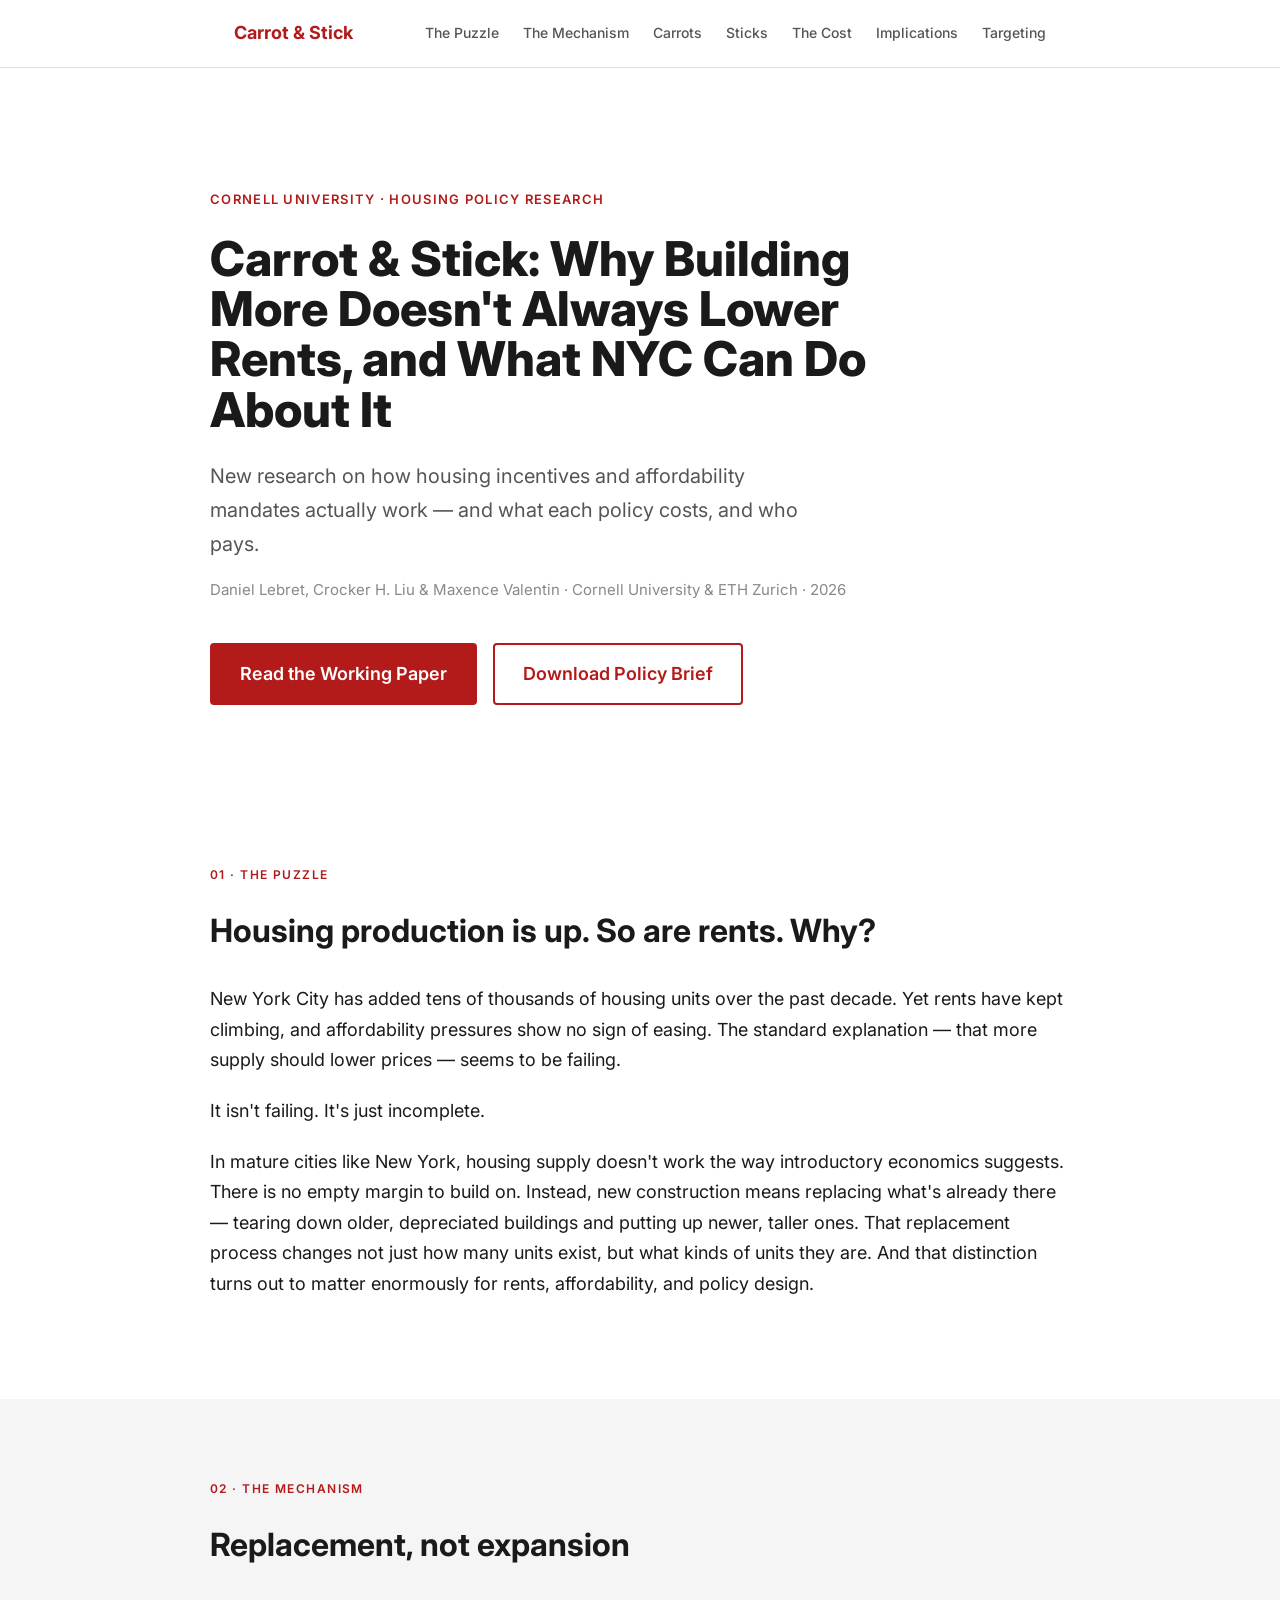
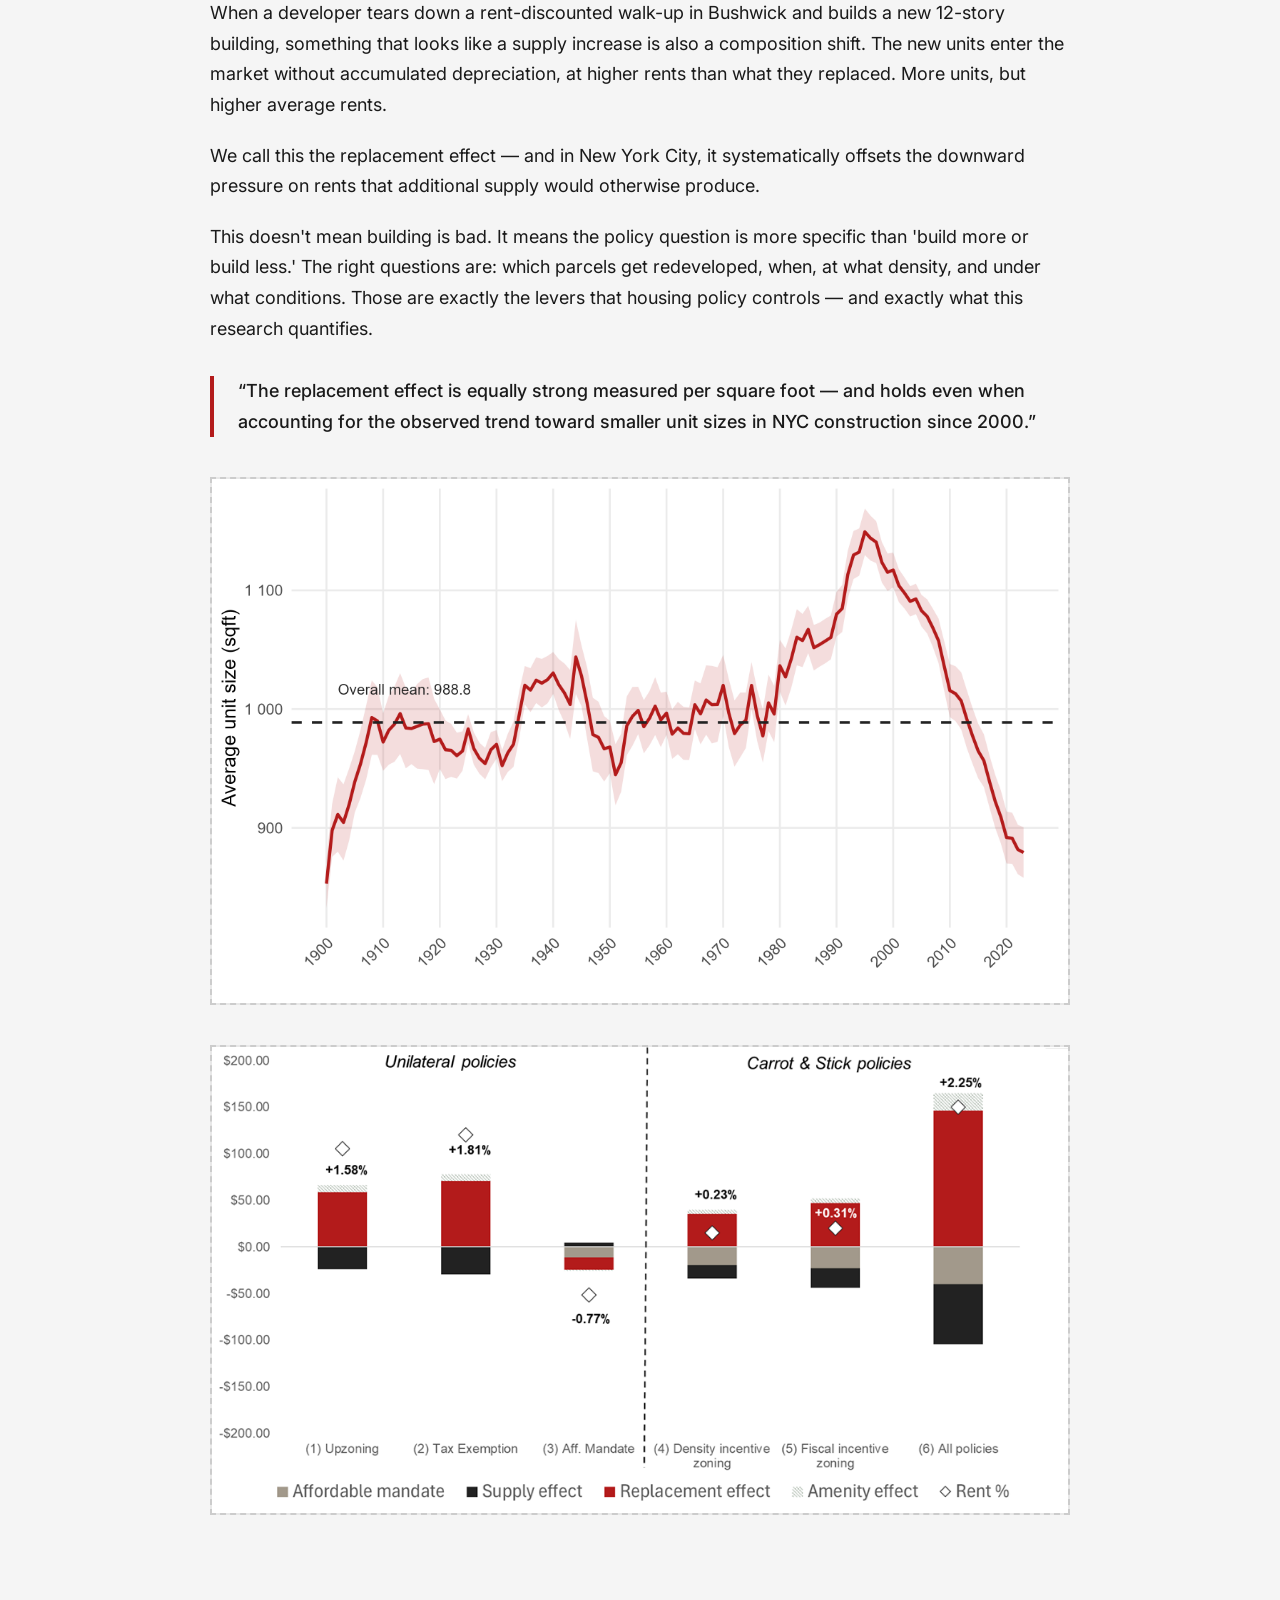
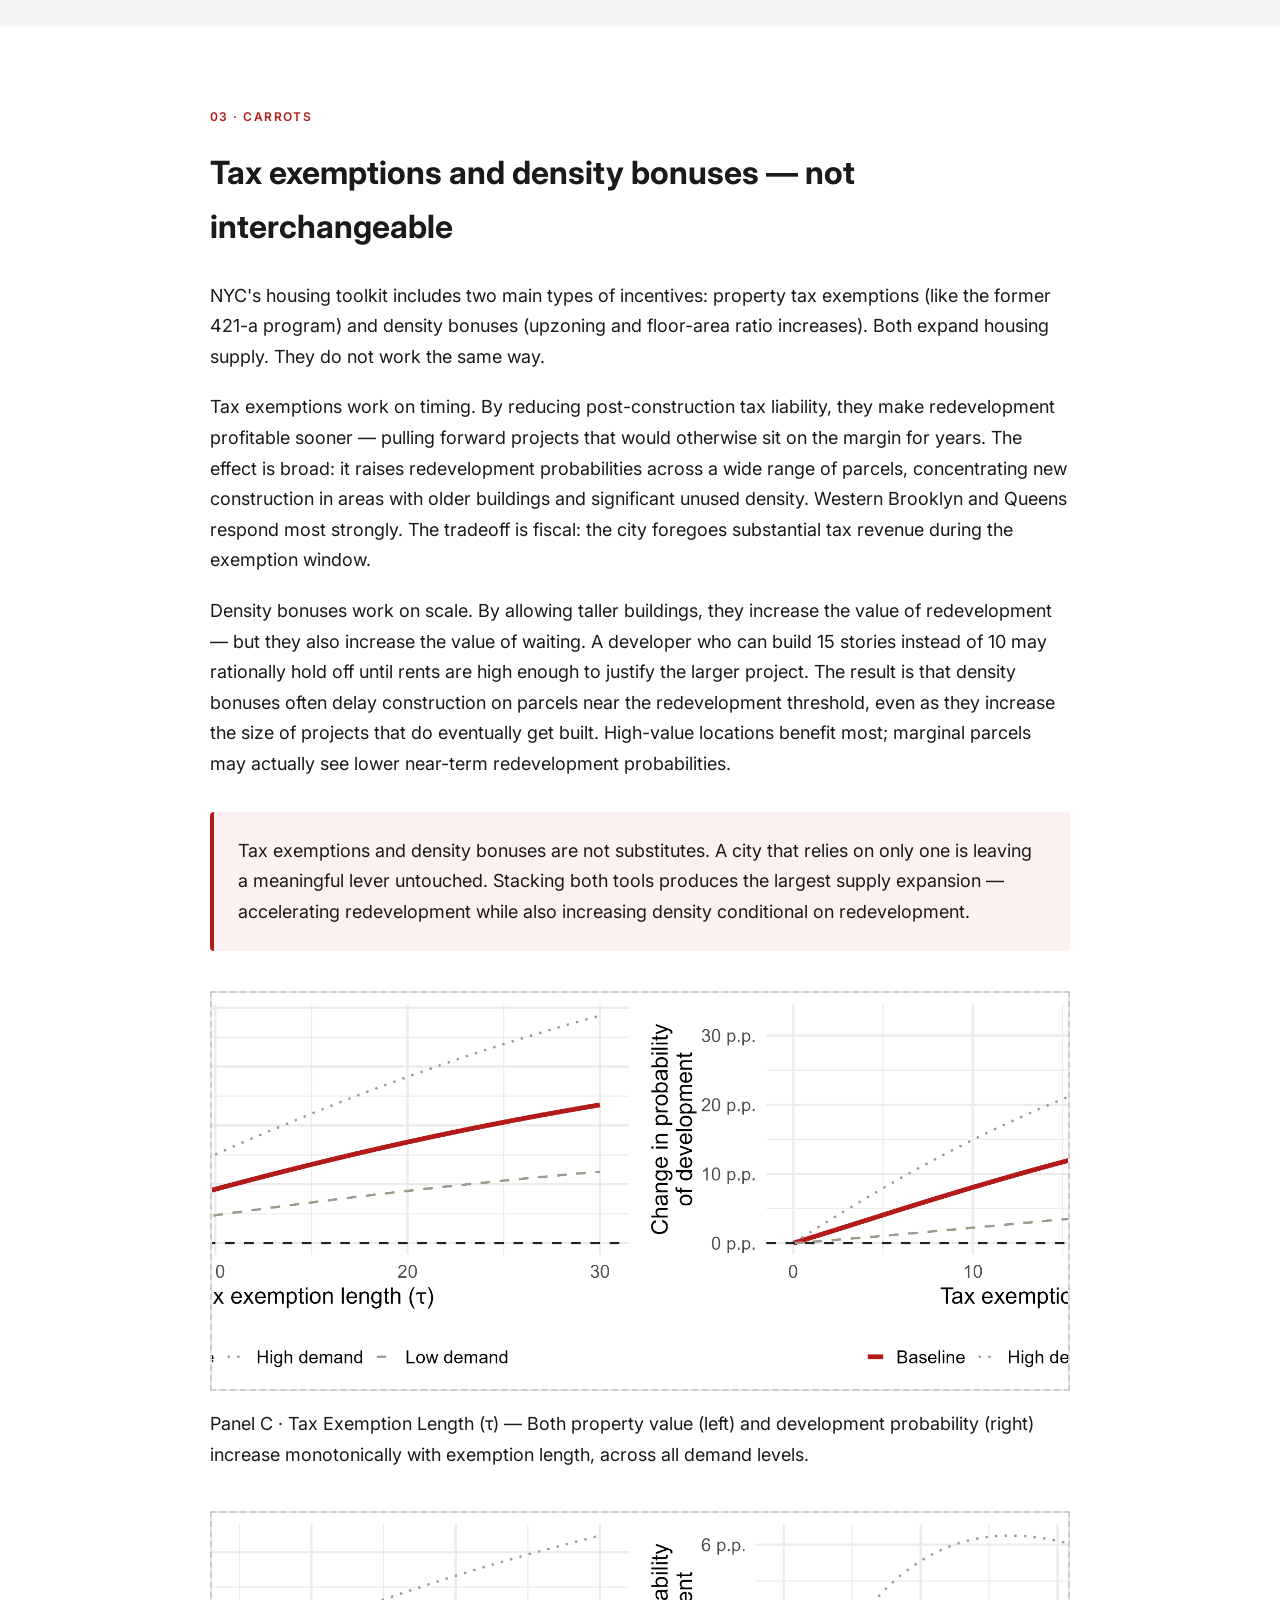
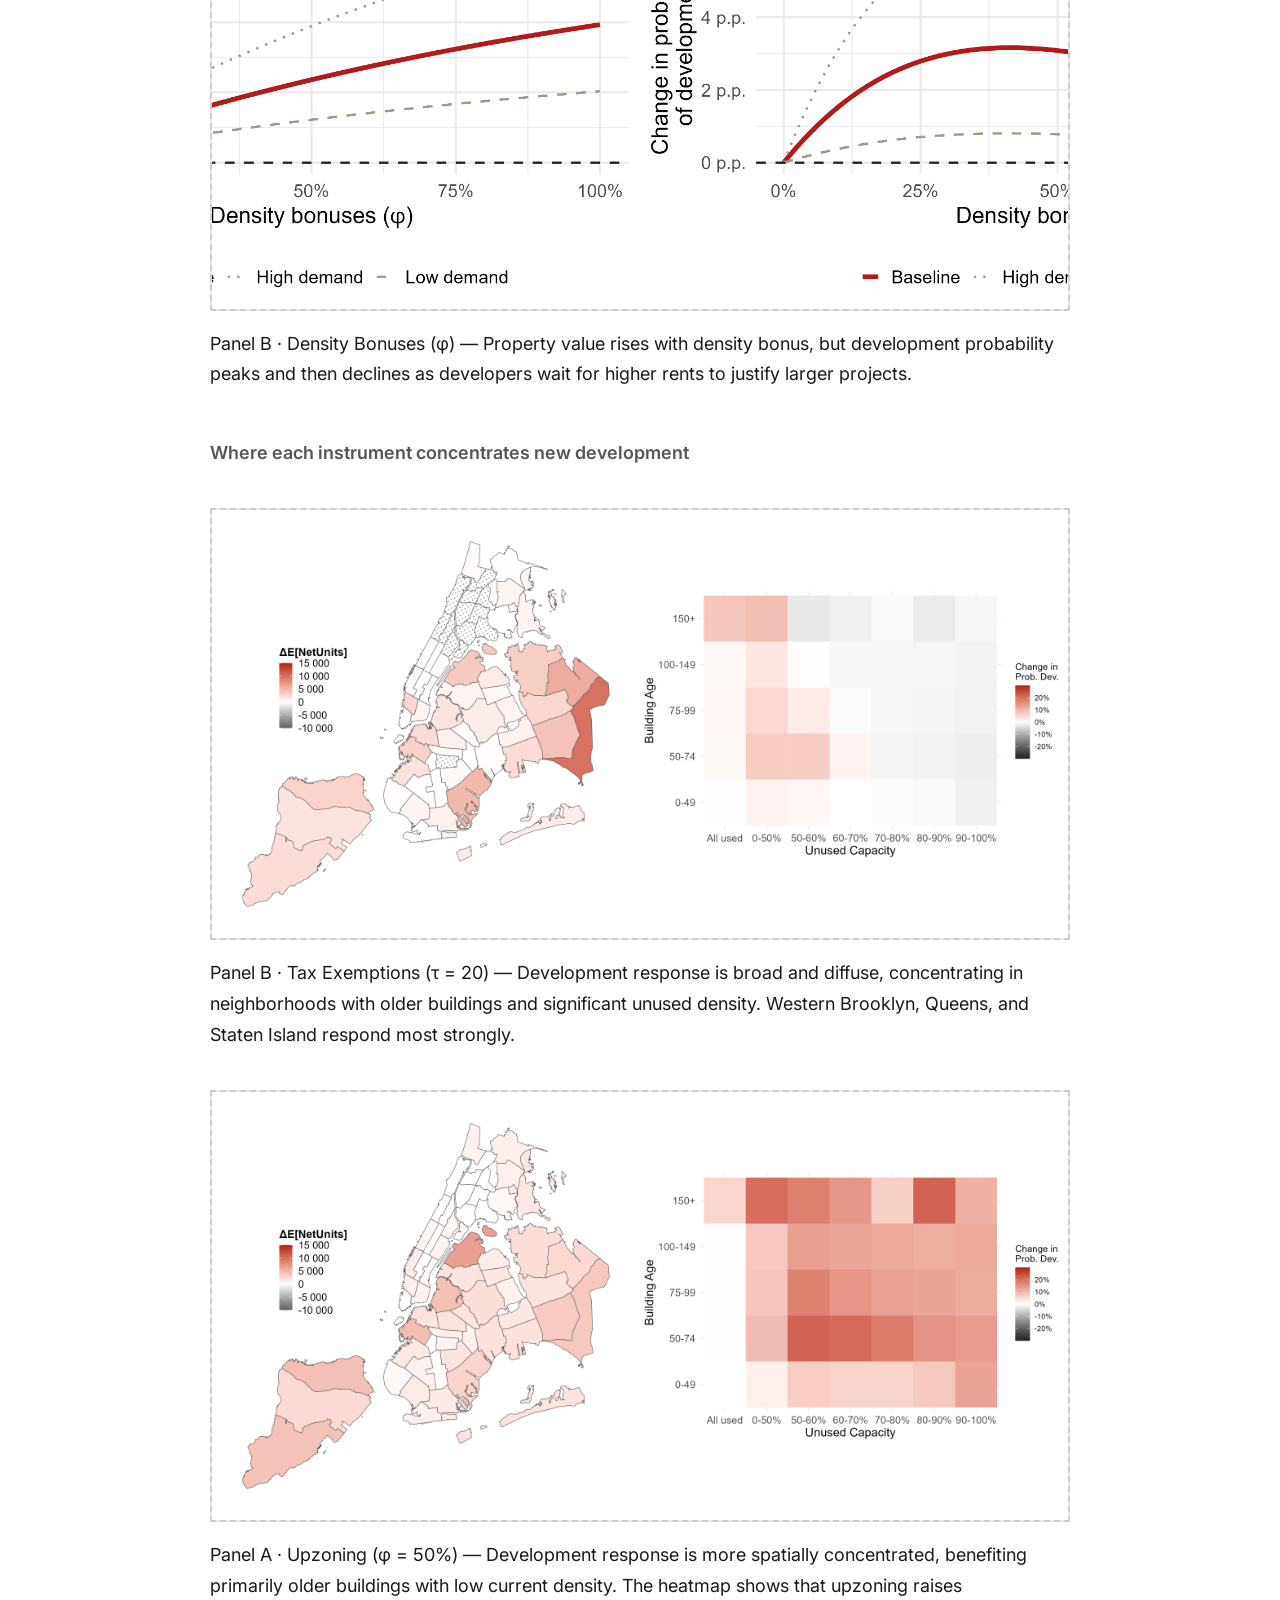
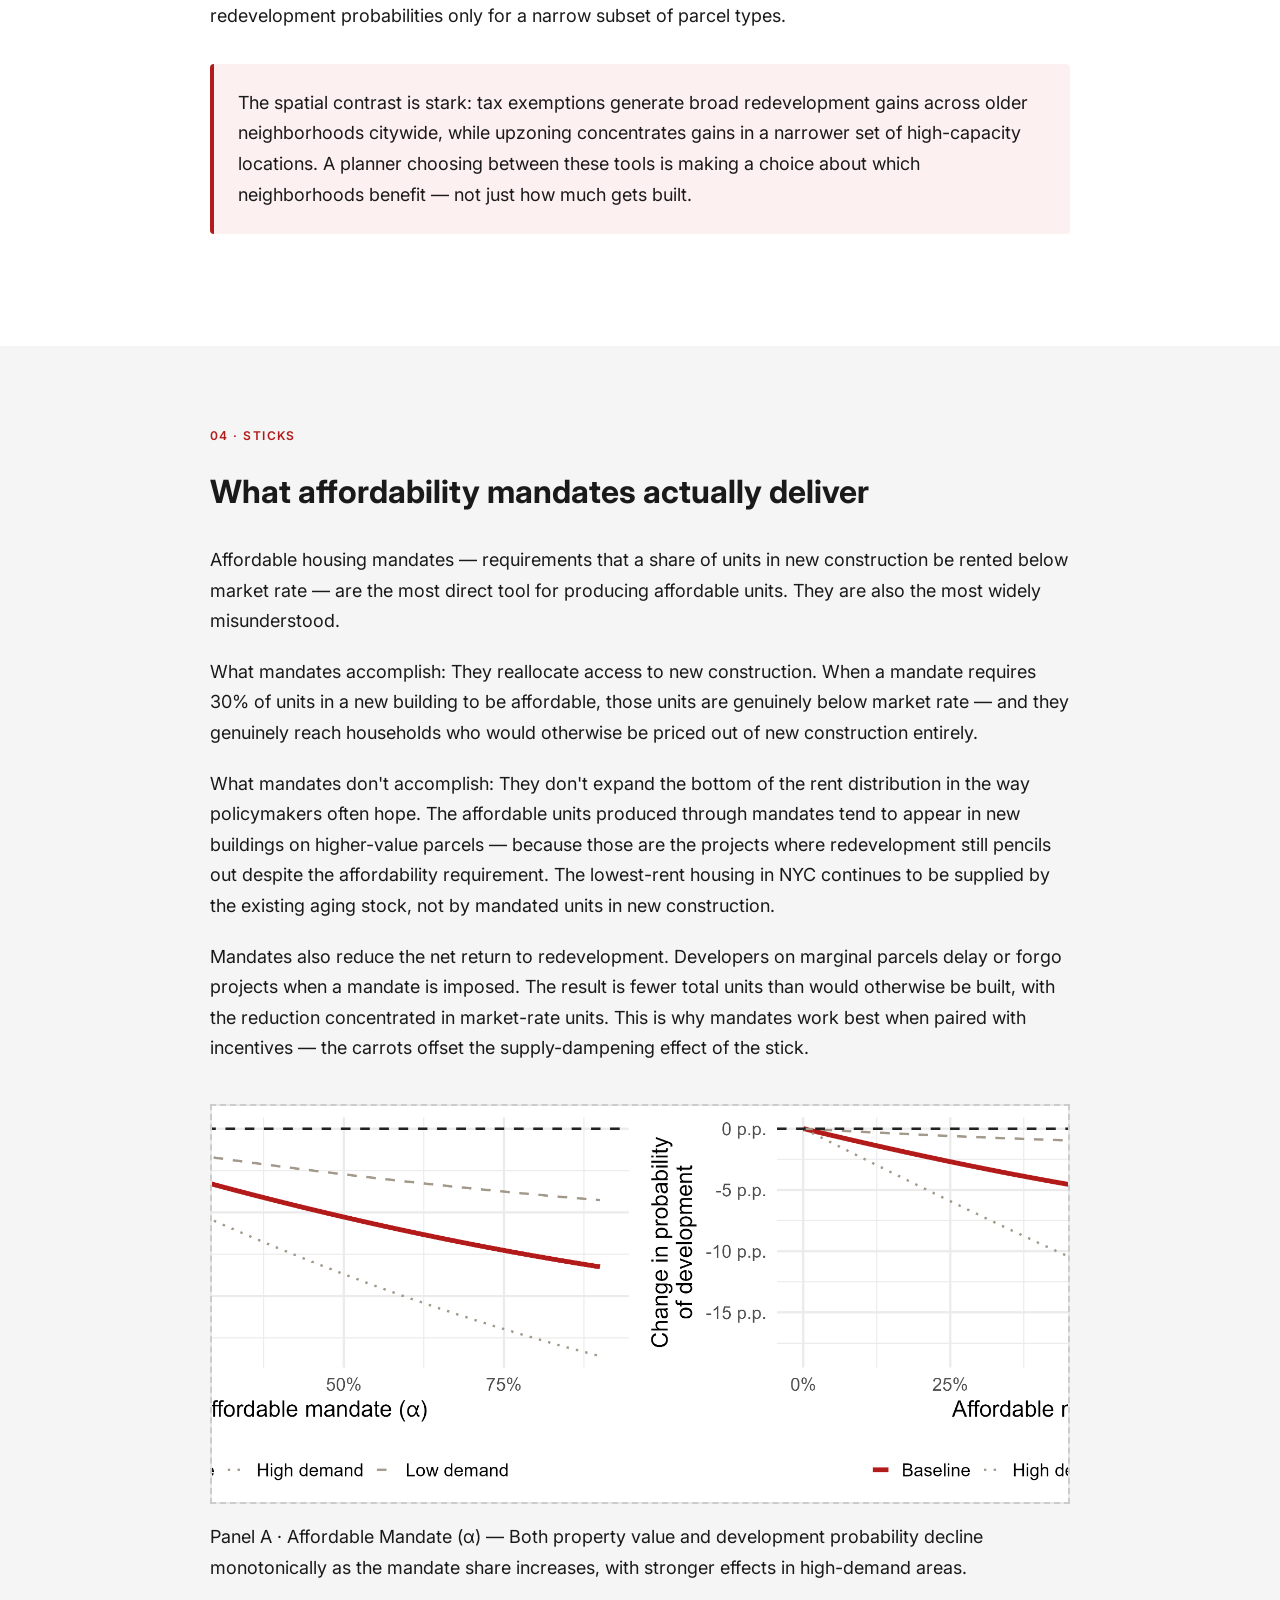
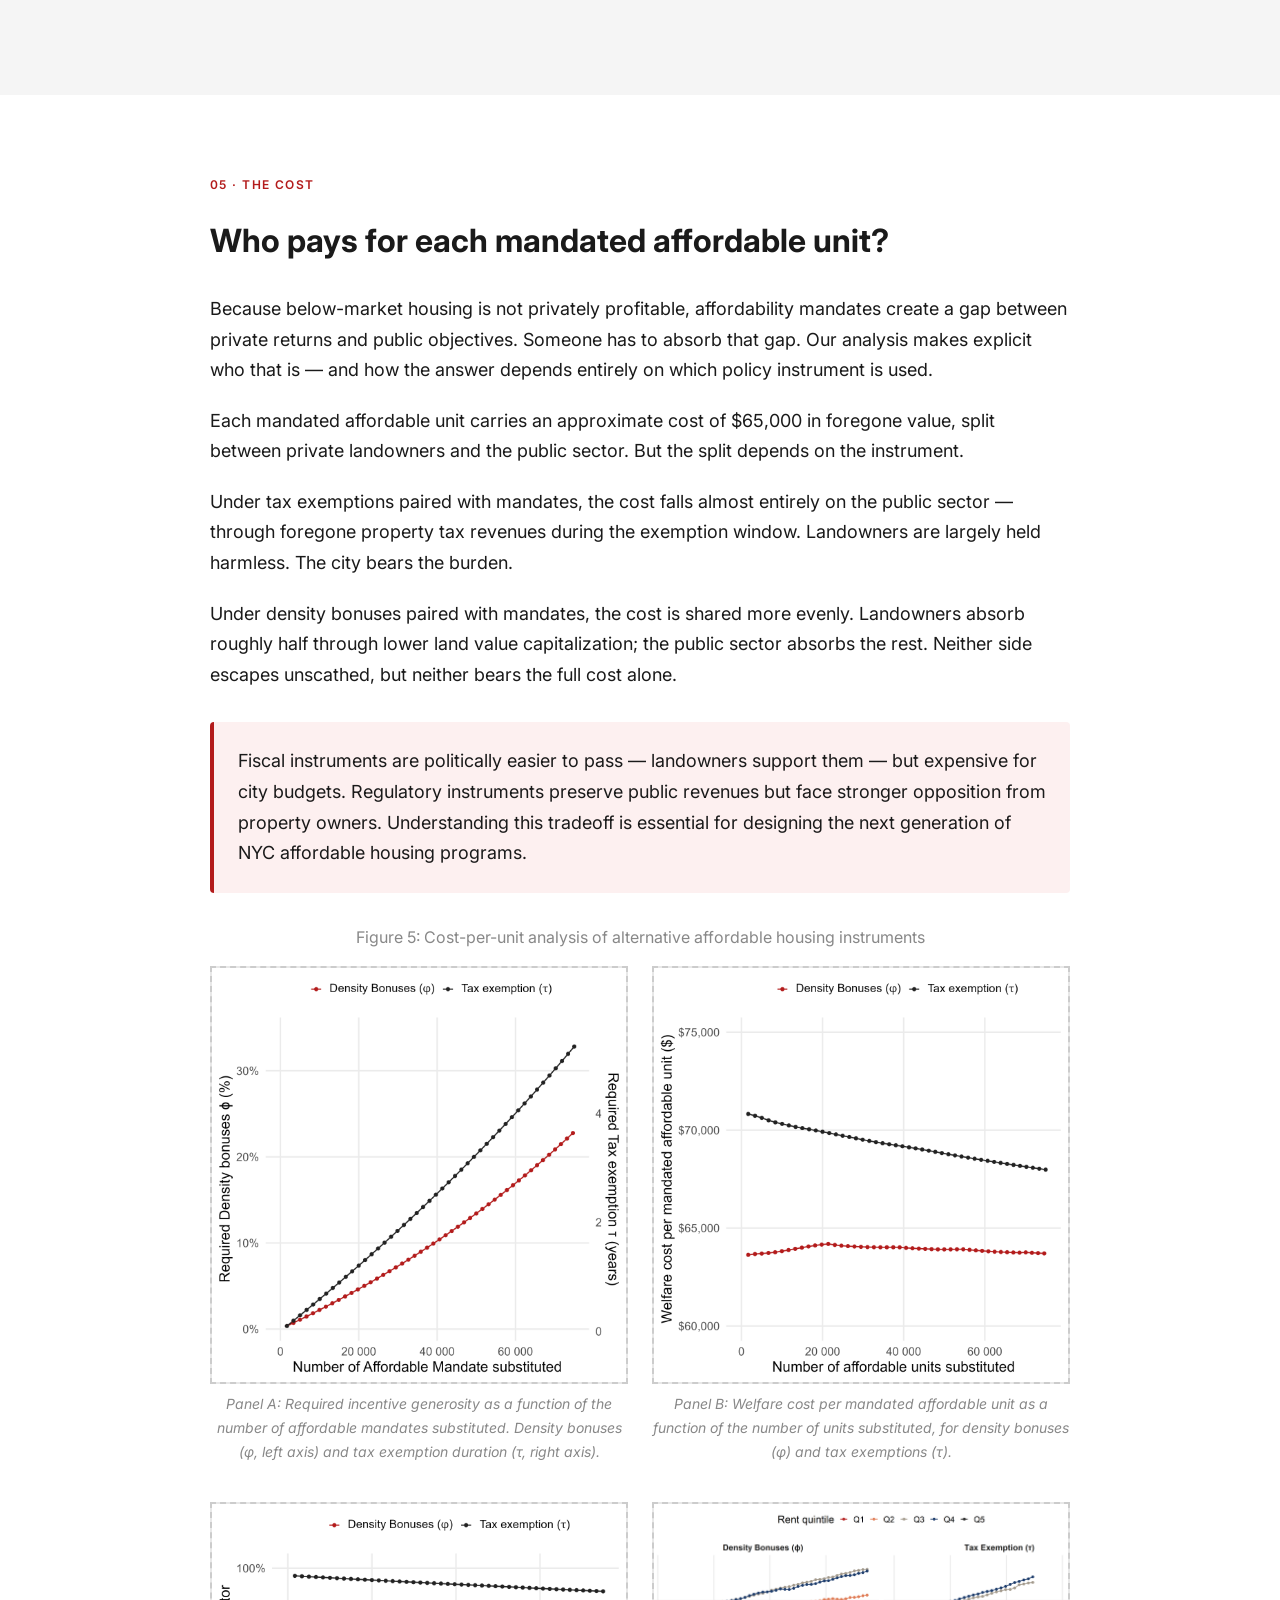
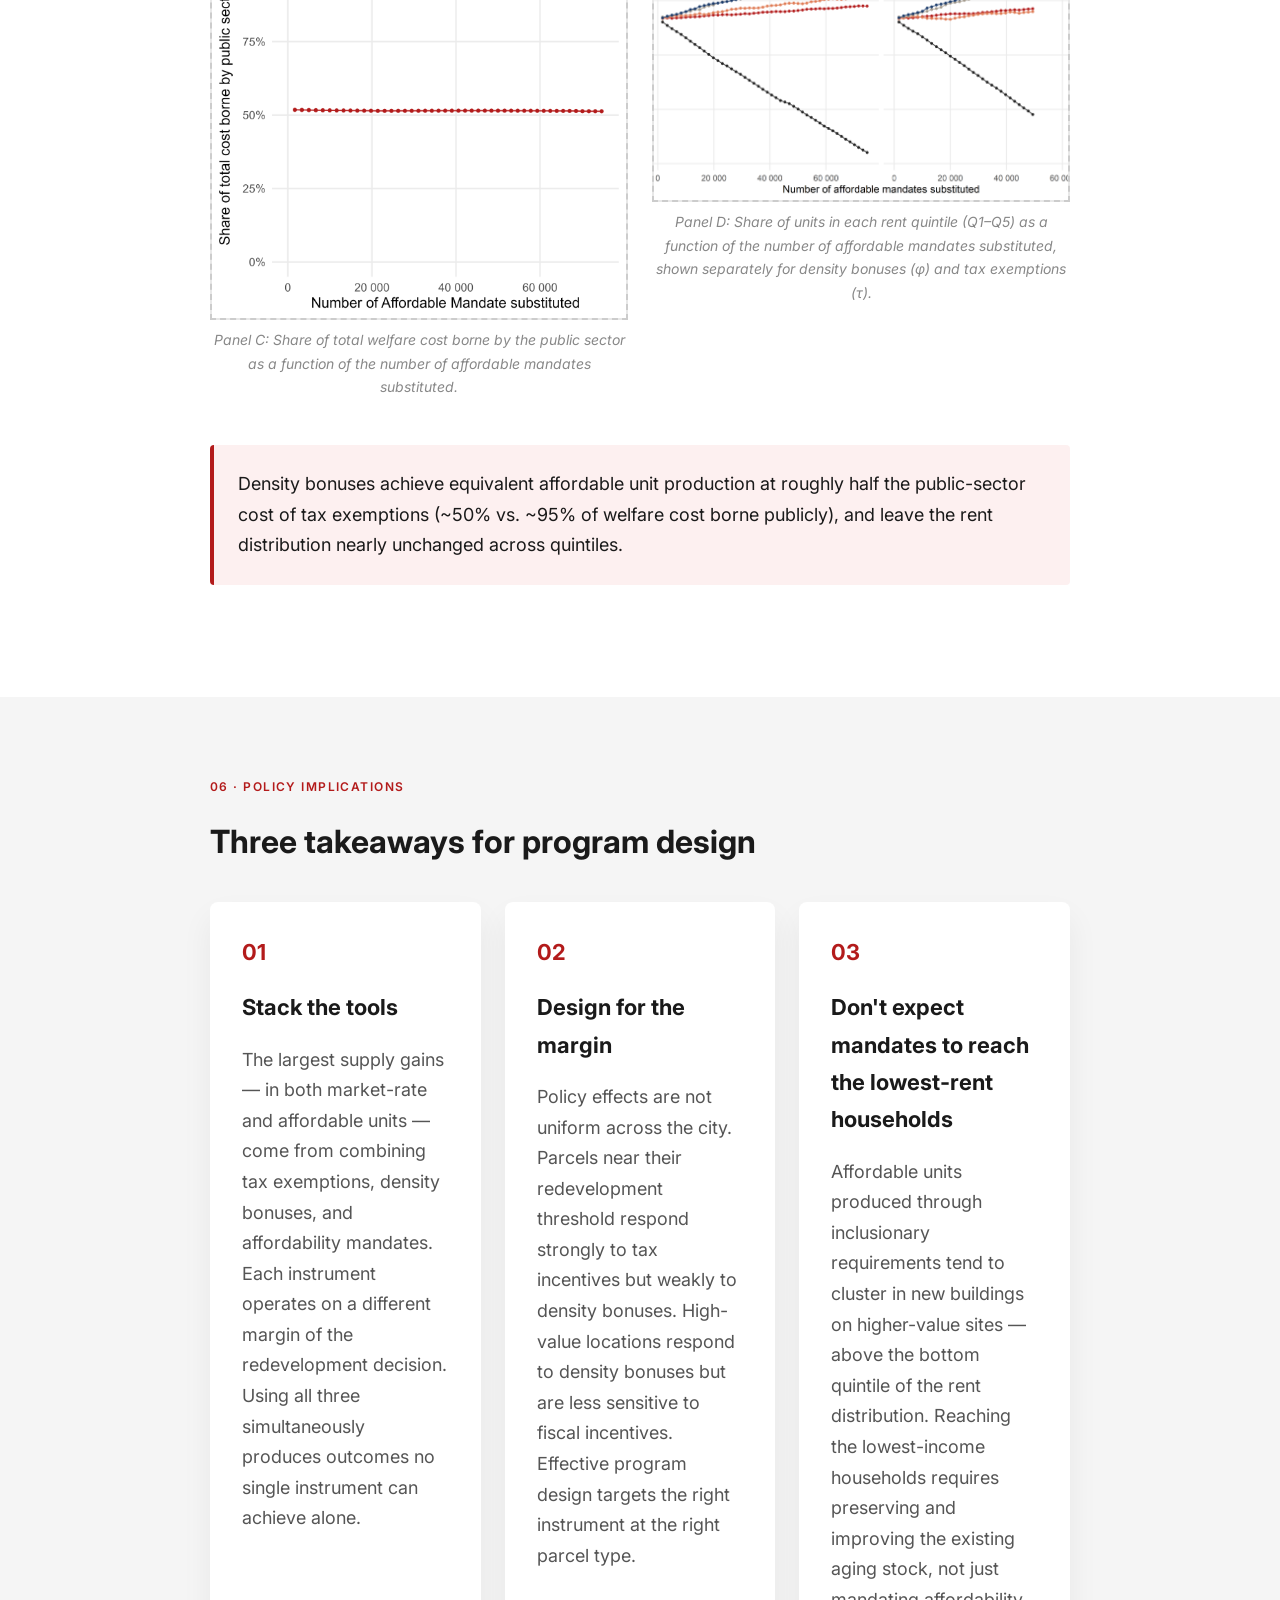
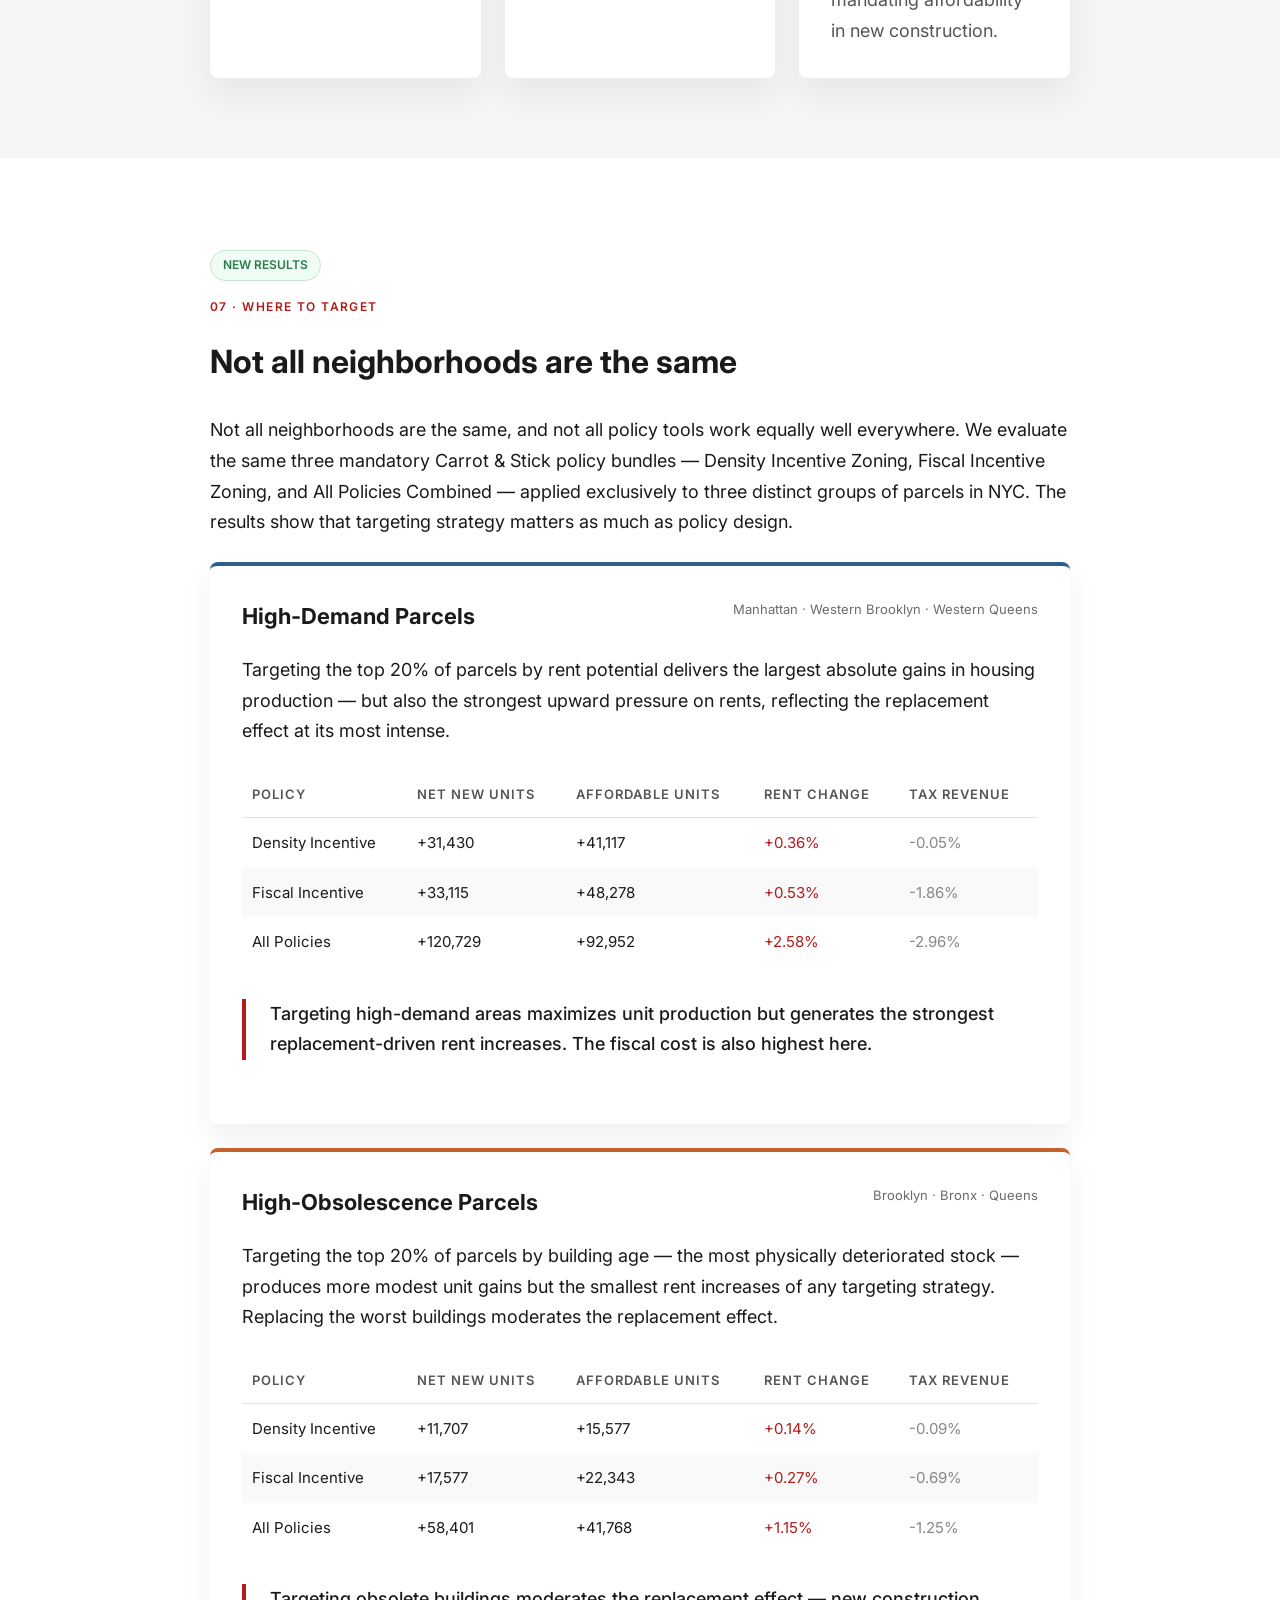
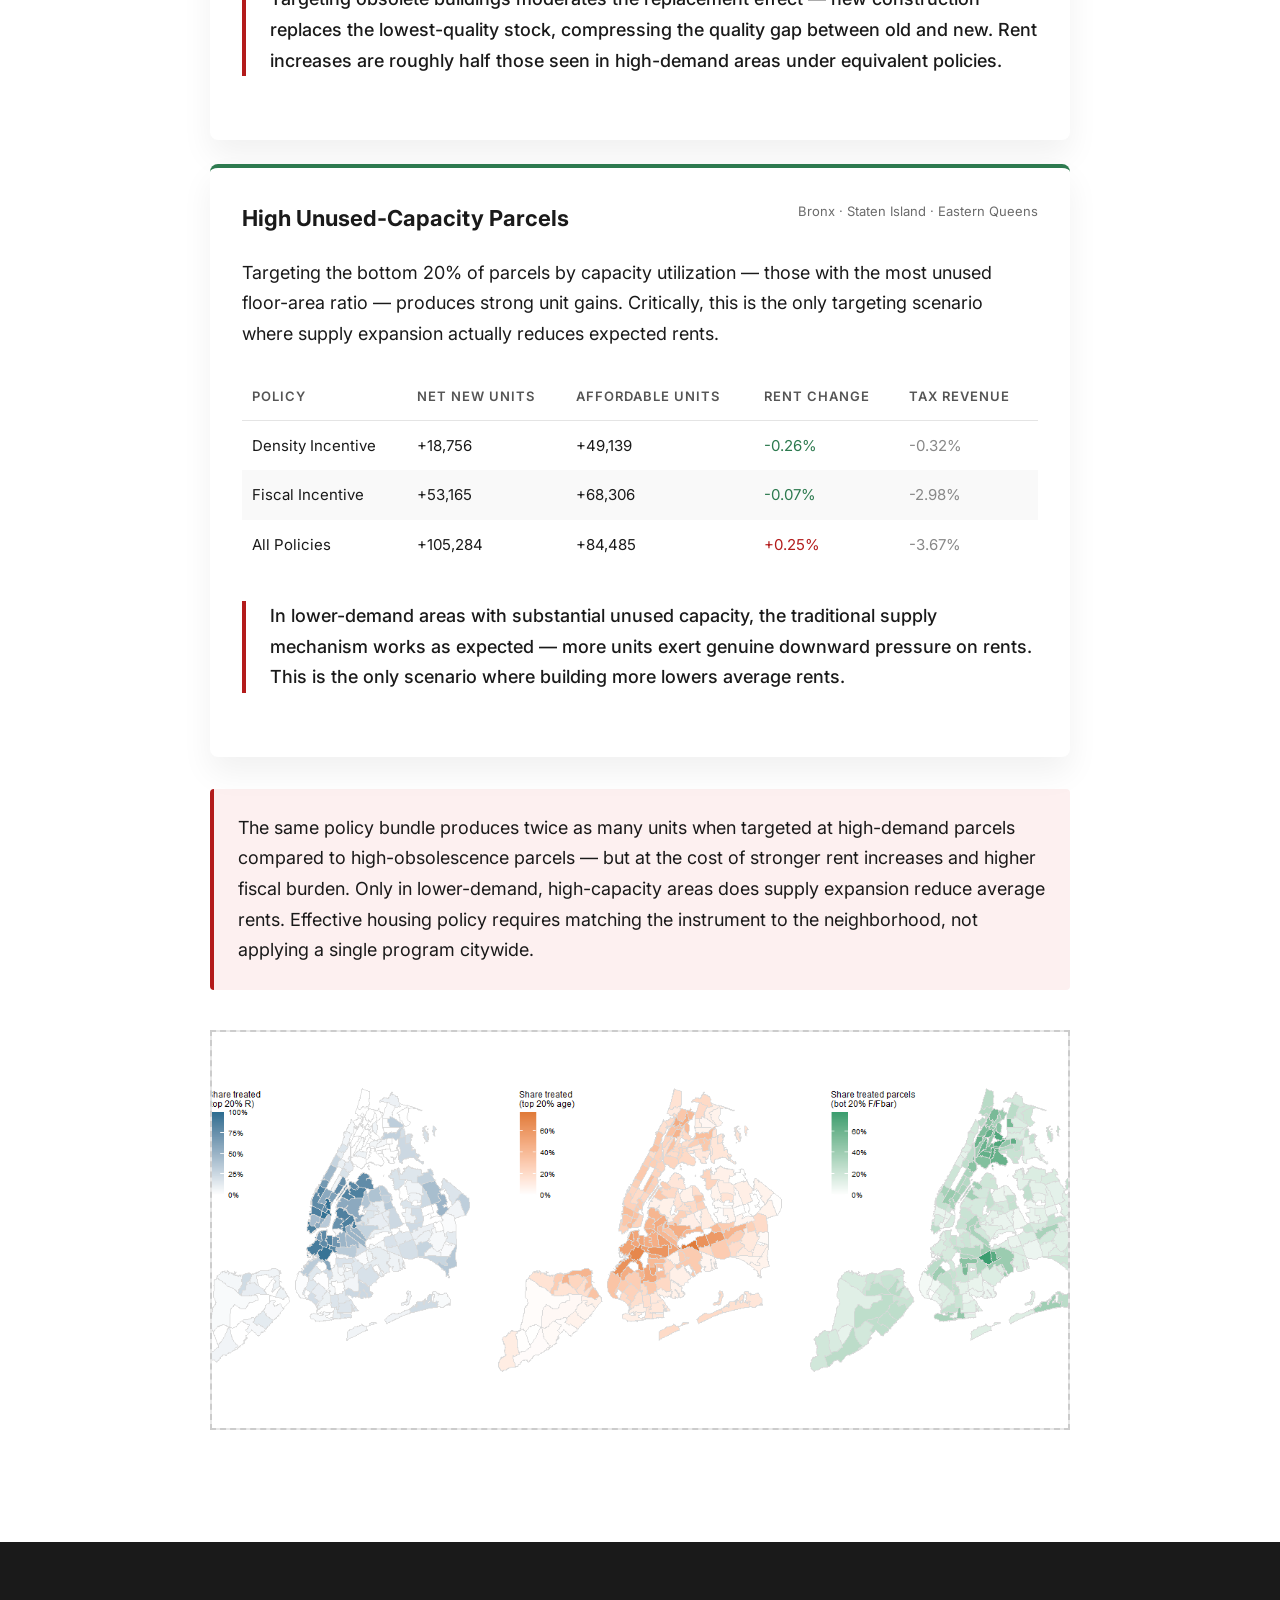
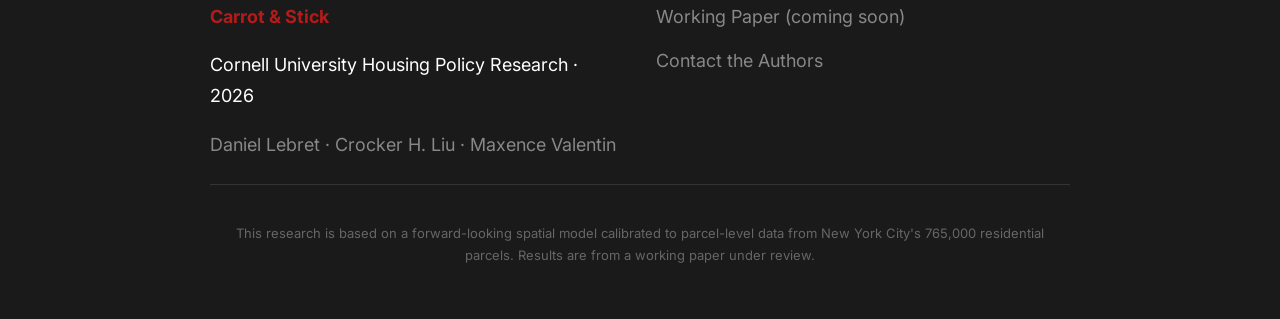
==== commit 0c6ce14e: "figure formatting updates" ====
--- a/project/index.html
+++ b/project/index.html
@@ -69,11 +69,11 @@
           <p>“The replacement effect is equally strong measured per square foot — and holds even when accounting for the observed trend toward smaller unit sizes in NYC construction since 2000.”</p>
         </aside>
         <div class="figure-block">
-          <img src="assets/figures/figure-6-unit-size-trend.png" alt="Weighted Average Size of Constructed Units in NYC" onerror="showFigurePlaceholder(this)" />
+          <img src="assets/figures/figure-6-unit-size-trend.png" alt="Weighted Average Size of Constructed Units in NYC" style="width: 100%; max-width: 100%; height: auto; display: block; box-sizing: border-box;" onerror="showFigurePlaceholder(this)" />
           <div class="figure-placeholder"><span>Figure G1 · Weighted Average Size of Constructed Units in NYC (Rolling Average, PLUTO Data)</span></div>
         </div>
         <div class="figure-block">
-          <img src="assets/figures/figure-3-rent-decomposition.png" alt="Expected Rent Decomposition" onerror="showFigurePlaceholder(this)" />
+          <img src="assets/figures/figure-3-rent-decomposition.png" alt="Expected Rent Decomposition" style="width: 100%; max-width: 100%; height: auto; display: block; box-sizing: border-box;" onerror="showFigurePlaceholder(this)" />
           <div class="figure-placeholder"><span>Figure VI · Counterfactual Results — Expected Rent Decomposition. Replacement effect dominates supply effect across all six policy counterfactuals.</span></div>
         </div>
       </div>
@@ -92,12 +92,28 @@
           <p>Tax exemptions and density bonuses are not substitutes. A city that relies on only one is leaving a meaningful lever untouched. Stacking both tools produces the largest supply expansion — accelerating redevelopment while also increasing density conditional on redevelopment.</p>
         </div>
         <div class="figure-block">
-          <img src="assets/figures/figure-1-policy-instruments.png" alt="Property Value and Development Probability with Respect to Each Policy Instrument" onerror="showFigurePlaceholder(this)" />
-          <div class="figure-placeholder"><span>Figure I · Property Value and Development Probability with Respect to Each Policy Instrument</span></div>
-        </div>
-        <div class="figure-block">
-          <img src="assets/figures/figure-4-spatial-maps.png" alt="Spatial Heterogeneity in Policy Response" onerror="showFigurePlaceholder(this)" />
-          <div class="figure-placeholder"><span>Figure IV · Spatial Heterogeneity in Policy Response — Upzoning vs. Tax Exemptions across NYC Community Districts</span></div>
+          <img src="assets/figures/figure-1-policy-instruments3.png" alt="Tax Exemption Length" style="width: 100%; max-width: 100%; height: auto; display: block; box-sizing: border-box;" onerror="showFigurePlaceholder(this)" />
+          <div class="figure-placeholder"><span>Figure A · Tax Exemption Length (τ) — Both property value (left) and development probability (right) increase monotonically with exemption length, across all demand levels.</span></div>
+          <p class="figure-caption">Panel C · Tax Exemption Length (τ) — Both property value (left) and development probability (right) increase monotonically with exemption length, across all demand levels.</p>
+        </div>
+        <div class="figure-block">
+          <img src="assets/figures/figure-1-policy-instruments2.png" alt="Density Bonuses" style="width: 100%; max-width: 100%; height: auto; display: block; box-sizing: border-box;" onerror="showFigurePlaceholder(this)" />
+          <div class="figure-placeholder"><span>Figure B · Density Bonuses (φ) — Property value rises with density bonus, but development probability peaks and then declines as developers wait for higher rents to justify larger projects.</span></div>
+          <p class="figure-caption">Panel B · Density Bonuses (φ) — Property value rises with density bonus, but development probability peaks and then declines as developers wait for higher rents to justify larger projects.</p>
+        </div>
+        <h3 class="spatial-subheading">Where each instrument concentrates new development</h3>
+        <div class="figure-block">
+          <img src="assets/figures/figure-4-spatial-maps1.png" alt="Tax Exemptions" style="width: 100%; max-width: 100%; height: auto; display: block; box-sizing: border-box;" onerror="showFigurePlaceholder(this)" />
+          <div class="figure-placeholder"><span>Panel B · Tax Exemptions (τ = 20) — Development response is broad and diffuse, concentrating in neighborhoods with older buildings and significant unused density. Western Brooklyn, Queens, and Staten Island respond most strongly.</span></div>
+          <p class="figure-caption">Panel B · Tax Exemptions (τ = 20) — Development response is broad and diffuse, concentrating in neighborhoods with older buildings and significant unused density. Western Brooklyn, Queens, and Staten Island respond most strongly.</p>
+        </div>
+        <div class="figure-block">
+          <img src="assets/figures/figure-4-spatial-maps2.png" alt="Upzoning" style="width: 100%; max-width: 100%; height: auto; display: block; box-sizing: border-box;" onerror="showFigurePlaceholder(this)" />
+          <div class="figure-placeholder"><span>Panel A · Upzoning (φ = 50%) — Development response is more spatially concentrated, benefiting primarily older buildings with low current density. The heatmap shows that upzoning raises redevelopment probabilities only for a narrow subset of parcel types.</span></div>
+          <p class="figure-caption">Panel A · Upzoning (φ = 50%) — Development response is more spatially concentrated, benefiting primarily older buildings with low current density. The heatmap shows that upzoning raises redevelopment probabilities only for a narrow subset of parcel types.</p>
+        </div>
+        <div class="key-finding">
+          <p>The spatial contrast is stark: tax exemptions generate broad redevelopment gains across older neighborhoods citywide, while upzoning concentrates gains in a narrower set of high-capacity locations. A planner choosing between these tools is making a choice about which neighborhoods benefit — not just how much gets built.</p>
         </div>
       </div>
     </section>
@@ -113,8 +129,9 @@
           <p>Mandates also reduce the net return to redevelopment. Developers on marginal parcels delay or forgo projects when a mandate is imposed. The result is fewer total units than would otherwise be built, with the reduction concentrated in market-rate units. This is why mandates work best when paired with incentives — the carrots offset the supply-dampening effect of the stick.</p>
         </div>
         <div class="figure-block">
-          <img src="assets/figures/figure-2-production-scatter.png" alt="Change in Affordable vs. Market-Rate Housing Production" onerror="showFigurePlaceholder(this)" />
-          <div class="figure-placeholder"><span>Figure III · Policy Counterfactuals — Change in Affordable vs. Market-Rate Housing Production. Points below the 45-degree line indicate net contractions in total housing stock.</span></div>
+          <img src="assets/figures/figure-1-policy-instruments1.png" alt="Affordable Mandate" style="width: 100%; max-width: 100%; height: auto; display: block; box-sizing: border-box;" onerror="showFigurePlaceholder(this)" />
+          <div class="figure-placeholder"><span>Figure C · Affordable Mandate (α) — Both property value and development probability decline monotonically as the mandate share increases, with stronger effects in high-demand areas.</span></div>
+          <p class="figure-caption">Panel A · Affordable Mandate (α) — Both property value and development probability decline monotonically as the mandate share increases, with stronger effects in high-demand areas.</p>
         </div>
       </div>
     </section>
@@ -132,9 +149,31 @@
         <div class="key-finding">
           <p>Fiscal instruments are politically easier to pass — landowners support them — but expensive for city budgets. Regulatory instruments preserve public revenues but face stronger opposition from property owners. Understanding this tradeoff is essential for designing the next generation of NYC affordable housing programs.</p>
         </div>
-        <div class="figure-block">
-          <img src="assets/figures/figure-5-cost-per-unit.png" alt="Cost of Mandated Affordable Housing" onerror="showFigurePlaceholder(this)" />
-          <div class="figure-placeholder"><span>Figure VIII · Cost of Mandated Affordable Housing — Required Incentives, Cost Per Unit, and Incidence by Policy Instrument</span></div>
+        <div class="figure-label">Figure 5: Cost-per-unit analysis of alternative affordable housing instruments</div>
+        <div class="figure-grid">
+          <div class="figure-subblock">
+            <img src="assets/figures/figure-5-cost-per-unit1.png" alt="Figure 5 Panel A: Required incentive generosity" style="width: 100%; max-width: 100%; height: auto; display: block; box-sizing: border-box;" onerror="showFigurePlaceholder(this)" />
+            <div class="figure-placeholder"><span>Panel A: Required incentive generosity as a function of the number of affordable mandates substituted. Density bonuses (φ, left axis) and tax exemption duration (τ, right axis).</span></div>
+            <p class="figure-caption">Panel A: Required incentive generosity as a function of the number of affordable mandates substituted. Density bonuses (φ, left axis) and tax exemption duration (τ, right axis).</p>
+          </div>
+          <div class="figure-subblock">
+            <img src="assets/figures/figure-5-cost-per-unit2.png" alt="Figure 5 Panel B: Welfare cost per mandated affordable unit" style="width: 100%; max-width: 100%; height: auto; display: block; box-sizing: border-box;" onerror="showFigurePlaceholder(this)" />
+            <div class="figure-placeholder"><span>Panel B: Welfare cost per mandated affordable unit as a function of the number of units substituted, for density bonuses (φ) and tax exemptions (τ).</span></div>
+            <p class="figure-caption">Panel B: Welfare cost per mandated affordable unit as a function of the number of units substituted, for density bonuses (φ) and tax exemptions (τ).</p>
+          </div>
+          <div class="figure-subblock">
+            <img src="assets/figures/figure-5-cost-per-unit3.png" alt="Figure 5 Panel C: Share of total welfare cost borne by the public sector" style="width: 100%; max-width: 100%; height: auto; display: block; box-sizing: border-box;" onerror="showFigurePlaceholder(this)" />
+            <div class="figure-placeholder"><span>Panel C: Share of total welfare cost borne by the public sector as a function of the number of affordable mandates substituted.</span></div>
+            <p class="figure-caption">Panel C: Share of total welfare cost borne by the public sector as a function of the number of affordable mandates substituted.</p>
+          </div>
+          <div class="figure-subblock">
+            <img src="assets/figures/figure-5-cost-per-unit4.png" alt="Figure 5 Panel D: Share of units in each rent quintile" style="width: 100%; max-width: 100%; height: auto; display: block; box-sizing: border-box;" onerror="showFigurePlaceholder(this)" />
+            <div class="figure-placeholder"><span>Panel D: Share of units in each rent quintile (Q1–Q5) as a function of the number of affordable mandates substituted, shown separately for density bonuses (φ) and tax exemptions (τ).</span></div>
+            <p class="figure-caption">Panel D: Share of units in each rent quintile (Q1–Q5) as a function of the number of affordable mandates substituted, shown separately for density bonuses (φ) and tax exemptions (τ).</p>
+          </div>
+        </div>
+        <div class="key-finding">
+          <p>Density bonuses achieve equivalent affordable unit production at roughly half the public-sector cost of tax exemptions (~50% vs. ~95% of welfare cost borne publicly), and leave the rent distribution nearly unchanged across quintiles.</p>
         </div>
       </div>
     </section>
@@ -315,7 +354,7 @@
           </div>
         </div>
         <div class="figure-block">
-          <img src="assets/figures/figure-7-targeted-parcels.png" alt="Targeted Parcels by Criterion" onerror="showFigurePlaceholder(this)" />
+          <img src="assets/figures/figure-7-targeted-parcels.png" alt="Targeted Parcels by Criterion" style="width: 100%; max-width: 100%; height: auto; display: block; box-sizing: border-box;" onerror="showFigurePlaceholder(this)" />
           <div class="figure-placeholder"><span>Figure H1 · Targeted Parcels by Criterion — High Demand (blue), High Obsolescence (orange), High Unused Capacity (green). Note the spatial non-overlap across targeting groups.</span></div>
         </div>
       </div>
--- a/project/styles.css
+++ b/project/styles.css
@@ -202,6 +202,14 @@
   margin: 0 0 26px;
 }
 
+.spatial-subheading {
+  color: #555555;
+  font-size: 18px;
+  font-weight: 600;
+  margin-top: 48px;
+  margin-bottom: 24px;
+}
+
 .section-copy p {
   margin: 0 0 20px;
 }
@@ -222,6 +230,10 @@
 .figure-block {
   position: relative;
   margin-top: 40px;
+  margin-bottom: 32px;
+  overflow: visible;
+  max-width: 100%;
+  box-sizing: border-box;
 }
 
 .figure-block img {
@@ -247,6 +259,70 @@
 .figure-placeholder span {
   font-size: 16px;
   line-height: 1.6;
+}
+
+.figure-label {
+  font-size: 16px;
+  line-height: 1.6;
+  color: #888888;
+  margin-bottom: 16px;
+  text-align: center;
+}
+
+.figure-grid {
+  display: grid;
+  grid-template-columns: repeat(2, 1fr);
+  gap: 24px;
+  margin-bottom: 32px;
+  overflow: visible;
+  max-width: 100%;
+  box-sizing: border-box;
+}
+
+@media (max-width: 640px) {
+  .figure-grid {
+    grid-template-columns: 1fr;
+  }
+}
+
+.figure-subblock {
+  position: relative;
+  overflow: visible;
+  max-width: 100%;
+  box-sizing: border-box;
+}
+
+.figure-subblock img {
+  width: 100%;
+  min-height: 300px;
+  object-fit: cover;
+  background: var(--gray-200);
+  border: 2px dashed var(--gray-300);
+}
+
+.figure-subblock .figure-placeholder {
+  display: none;
+  min-height: 300px;
+  background: var(--gray-200);
+  border: 2px dashed var(--gray-300);
+  color: #888888;
+  align-items: center;
+  justify-content: center;
+  text-align: center;
+  padding: 24px;
+}
+
+.figure-subblock .figure-placeholder span {
+  font-size: 14px;
+  line-height: 1.6;
+}
+
+.figure-subblock .figure-caption {
+  color: #888888;
+  font-size: 14px;
+  font-style: italic;
+  margin-top: 8px;
+  text-align: center;
 }
 
 .key-finding {
@@ -474,3 +550,19 @@
     grid-template-columns: 1fr;
   }
 }
+
+.figure-container img, 
+.subfigure img,
+section img {
+  width: 100%;
+  max-width: 100%;
+  height: auto;
+  display: block;
+  box-sizing: border-box;
+}
+
+section, .figure-container, .subfigure, .figure-grid {
+  overflow: visible;
+  max-width: 100%;
+  box-sizing: border-box;
+}
